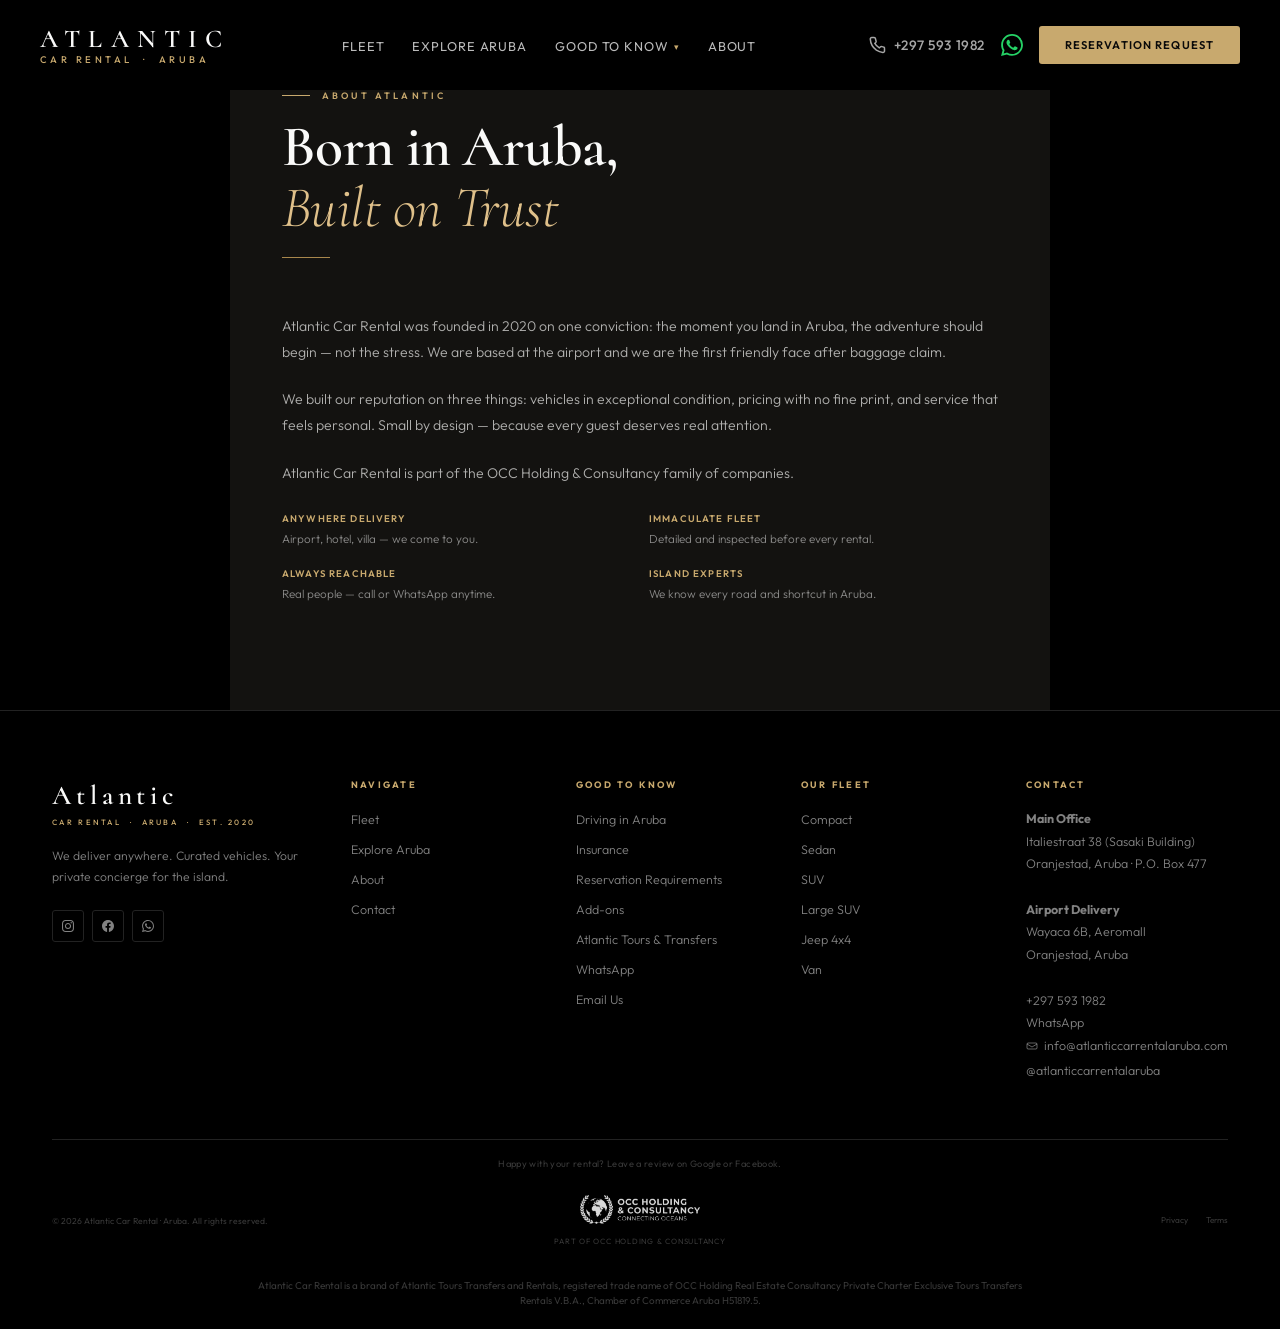
==== about.html @ ce79c3a6 "Fix nav-clearance override being clobbered by stray !important rule A leftover "Reduce excessive spa" ====
<!DOCTYPE html>
<html lang="en">
<head>
<meta charset="UTF-8"/>
<meta name="viewport" content="width=device-width,initial-scale=1.0"/>
<title>Our Story | Atlantic Car Rental Aruba</title>
<meta name="description" content="The story behind Atlantic Car Rental Aruba — part of the OCC Holding & Consultancy family."/>
<link rel="icon" href="/favicon.ico" sizes="any">
<link rel="icon" type="image/png" sizes="32x32" href="/favicon-32.png">
<link rel="icon" type="image/png" sizes="16x16" href="/favicon-16.png">
<link rel="apple-touch-icon" href="/favicon-180.png">
<meta property="og:type" content="website">
<meta property="og:site_name" content="Atlantic Car Rental Aruba">
<meta property="og:title" content="Our Story | Atlantic Car Rental Aruba">
<meta property="og:description" content="The story behind Atlantic Car Rental Aruba — part of the OCC Holding & Consultancy family.">
<meta property="og:image" content="https://atlanticcarrentalaruba.com/og-image.png">
<meta property="og:image:width" content="1200">
<meta property="og:image:height" content="630">
<meta property="og:url" content="https://atlanticcarrentalaruba.com/about.html">
<link rel="canonical" href="https://atlanticcarrentalaruba.com/about.html"/>
<meta name="twitter:card" content="summary_large_image">
<meta name="twitter:title" content="Our Story | Atlantic Car Rental Aruba">
<link rel="preconnect" href="https://fonts.googleapis.com"/>
<link href="https://fonts.googleapis.com/css2?family=Cormorant:ital,wght@0,300;0,400;0,500;0,600;0,700;1,300;1,400;1,600&family=Outfit:wght@300;400;500;600;700&display=swap" rel="stylesheet"/>
<link rel="stylesheet" href="css/styles.css?v=3"/>
</head>
<body>

<!-- NAV -->
<nav id="nav">
  <a href="index.html" class="nav-wm">
    <span class="nav-wm-a">Atlantic</span>
    <span class="nav-wm-b">Car Rental &nbsp;&middot;&nbsp; Aruba</span>
  </a>
  <ul class="nlinks" id="nlinks">
    <li><a href="index.html#fleet" onclick="closeMNav()">Fleet</a></li>
    <li><a href="index.html#aruba" onclick="closeMNav()">Explore Aruba</a></li>
    <li class="nav-drop">
      <button type="button" class="nav-drop-btn" onclick="toggleGtkDrop(event)" aria-expanded="false" aria-haspopup="true">
        <span>Good to Know</span><span class="nav-drop-caret" aria-hidden="true">&#9662;</span>
      </button>
      <ul class="nav-drop-menu">
        <li><a href="driving-in-aruba.html" onclick="closeMNav()">Driving in Aruba</a></li>
        <li><a href="insurance.html" onclick="closeMNav()">Insurance</a></li>
        <li><a href="reservation-requirements.html" onclick="closeMNav()">Reservation Requirements</a></li>
        <li><a href="add-ons.html" onclick="closeMNav()">Add-ons</a></li>
      </ul>
    </li>
    <li><a href="about.html" onclick="closeMNav()">About</a></li>
  </ul>
  <div class="nav-right">
    <a href="tel:+2975931982" class="nav-phone" style="display:flex;align-items:center;gap:8px;color:rgba(255,255,255,.65);font-size:.85rem;font-weight:500;letter-spacing:.04em;transition:color .2s;text-decoration:none">
      <svg aria-hidden="true" width="18" height="18" viewBox="0 0 24 24" fill="none" stroke="currentColor" stroke-width="2"><path d="M22 16.92v3a2 2 0 01-2.18 2 19.79 19.79 0 01-8.63-3.07A19.5 19.5 0 013.07 4.18 2 2 0 015.06 2h3a2 2 0 012 1.72c.127.96.361 1.903.7 2.81a2 2 0 01-.45 2.11L9.09 9.91a16 16 0 006 6l1.27-1.27a2 2 0 012.11-.45c.907.339 1.85.573 2.81.7A2 2 0 0122 16.92z"/></svg>
      +297 593 1982
    </a>
    <a href="https://wa.me/2975931982" target="_blank" class="nav-whatsapp" aria-label="WhatsApp" style="align-items:center;color:rgba(255,255,255,.65);transition:color .2s;text-decoration:none">
      <svg aria-hidden="true" width="22" height="22" viewBox="0 0 24 24" fill="#25D366"><path d="M17.472 14.382c-.297-.149-1.758-.867-2.03-.967-.273-.099-.471-.148-.67.15-.197.297-.767.966-.94 1.164-.173.199-.347.223-.644.075-.297-.15-1.255-.463-2.39-1.475-.883-.788-1.48-1.761-1.653-2.059-.173-.297-.018-.458.13-.606.134-.133.298-.347.446-.52.149-.174.198-.298.298-.497.099-.198.05-.371-.025-.52-.075-.149-.669-1.612-.916-2.207-.242-.579-.487-.5-.669-.51-.173-.008-.371-.01-.57-.01-.198 0-.52.074-.792.372-.272.297-1.04 1.016-1.04 2.479 0 1.462 1.065 2.875 1.213 3.074.149.198 2.096 3.2 5.077 4.487.709.306 1.262.489 1.694.625.712.227 1.36.195 1.871.118.571-.085 1.758-.719 2.006-1.413.248-.694.248-1.289.173-1.413-.074-.124-.272-.198-.57-.347m-5.421 7.403h-.004a9.87 9.87 0 01-5.031-1.378l-.361-.214-3.741.982.998-3.648-.235-.374a9.86 9.86 0 01-1.51-5.26c.001-5.45 4.436-9.884 9.888-9.884 2.64 0 5.122 1.03 6.988 2.898a9.825 9.825 0 012.893 6.994c-.003 5.45-4.437 9.884-9.885 9.884m8.413-18.297A11.815 11.815 0 0012.05 0C5.495 0 .16 5.335.157 11.892c0 2.096.547 4.142 1.588 5.945L.057 24l6.305-1.654a11.882 11.882 0 005.683 1.448h.005c6.554 0 11.89-5.335 11.893-11.893a11.821 11.821 0 00-3.48-8.413z"/></svg>
    </a>
    <button class="nav-cta" onclick="location.href='index.html#contact'"><span class="cta-full">Reservation Request</span><span class="cta-short">Reserve</span></button>
    <button class="nav-toggle" aria-label="Menu" aria-expanded="false" onclick="toggleMNav()">&#9776;</button>
  </div>
</nav>

<!-- ABOUT -->
<section id="about" class="sec sec-alt">
  <div>
    <div class="tag rv">About Atlantic</div>
    <h1 class="sh rv d1">Born in Aruba,<br/><em>Built on Trust</em></h1>
    <div class="rule rv d2"></div>
    <p class="abodytxt rv">Atlantic Car Rental was founded in 2020 on one conviction: the moment you land in Aruba, the adventure should begin &mdash; not the stress. We are based at the airport and we are the first friendly face after baggage claim.</p>
    <p class="abodytxt rv">We built our reputation on three things: vehicles in exceptional condition, pricing with no fine print, and service that feels personal. Small by design &mdash; because every guest deserves real attention.</p>
    <p class="abodytxt rv" style="margin-top:22px">Atlantic Car Rental is part of the OCC Holding &amp; Consultancy family of companies.</p>
    <div class="avals rv">
      <div><div class="avt">Anywhere Delivery</div><div class="avb">Airport, hotel, villa &mdash; we come to you.</div></div>
      <div><div class="avt">Immaculate Fleet</div><div class="avb">Detailed and inspected before every rental.</div></div>
      <div><div class="avt">Always Reachable</div><div class="avb">Real people &mdash; call or WhatsApp anytime.</div></div>
      <div><div class="avt">Island Experts</div><div class="avb">We know every road and shortcut in Aruba.</div></div>
    </div>
  </div>
</section>

<!-- FOOTER -->
<footer>
  <div class="ftop" style="position:relative;z-index:1">
    <div>
      <div class="ft-wm">Atlantic</div>
      <span class="ft-wm-sub">Car Rental &nbsp;&middot;&nbsp; Aruba &nbsp;&middot;&nbsp; Est. 2020</span>
      <p class="fttag">We deliver anywhere. Curated vehicles. Your private concierge for the island.</p>
      <div class="ftsoc">
        <a class="ftsb" href="https://www.instagram.com/atlanticcarrentalaruba" target="_blank" rel="noopener noreferrer" aria-label="Instagram"><svg aria-hidden="true" viewBox="0 0 24 24"><path d="M12 2.163c3.204 0 3.584.012 4.85.07 3.252.148 4.771 1.691 4.919 4.919.058 1.265.069 1.645.069 4.849 0 3.205-.012 3.584-.069 4.849-.149 3.225-1.664 4.771-4.919 4.919-1.266.058-1.644.07-4.85.07-3.204 0-3.584-.012-4.849-.07-3.26-.149-4.771-1.699-4.919-4.92-.058-1.265-.07-1.644-.07-4.849 0-3.204.013-3.583.07-4.849.149-3.227 1.664-4.771 4.919-4.919 1.266-.057 1.645-.069 4.849-.069zm0-2.163c-3.259 0-3.667.014-4.947.072-4.358.2-6.78 2.618-6.98 6.98-.059 1.281-.073 1.689-.073 4.948 0 3.259.014 3.668.072 4.948.2 4.358 2.618 6.78 6.98 6.98 1.281.058 1.689.072 4.948.072 3.259 0 3.668-.014 4.948-.072 4.354-.2 6.782-2.618 6.979-6.98.059-1.28.073-1.689.073-4.948 0-3.259-.014-3.667-.072-4.947-.196-4.354-2.617-6.78-6.979-6.98-1.281-.059-1.69-.073-4.949-.073zm0 5.838c-3.403 0-6.162 2.759-6.162 6.162s2.759 6.163 6.162 6.163 6.162-2.759 6.162-6.163c0-3.403-2.759-6.162-6.162-6.162zm0 10.162c-2.209 0-4-1.79-4-4 0-2.209 1.791-4 4-4s4 1.791 4 4c0 2.21-1.791 4-4 4zm6.406-11.845c-.796 0-1.441.645-1.441 1.44s.645 1.44 1.441 1.44c.795 0 1.439-.645 1.439-1.44s-.644-1.44-1.439-1.44z"/></svg></a>
        <a class="ftsb" href="https://www.facebook.com/share/18JVxDgM2i/" target="_blank" aria-label="Facebook"><svg aria-hidden="true" viewBox="0 0 24 24"><path d="M24 12.073c0-6.627-5.373-12-12-12s-12 5.373-12 12c0 5.99 4.388 10.954 10.125 11.854v-8.385H7.078v-3.47h3.047V9.43c0-3.007 1.792-4.669 4.533-4.669 1.312 0 2.686.235 2.686.235v2.953H15.83c-1.491 0-1.956.925-1.956 1.874v2.25h3.328l-.532 3.47h-2.796v8.385C19.612 23.027 24 18.062 24 12.073z"/></svg></a>
        <a class="ftsb" href="https://wa.me/2975931982" target="_blank" aria-label="WhatsApp"><svg aria-hidden="true" viewBox="0 0 24 24"><path d="M17.472 14.382c-.297-.149-1.758-.867-2.03-.967-.273-.099-.471-.148-.67.15-.197.297-.767.966-.94 1.164-.173.199-.347.223-.644.075-.297-.15-1.255-.463-2.39-1.475-.883-.788-1.48-1.761-1.653-2.059-.173-.297-.018-.458.13-.606.134-.133.298-.347.446-.52.149-.174.198-.298.298-.497.099-.198.05-.371-.025-.52-.075-.149-.669-1.612-.916-2.207-.242-.579-.487-.5-.669-.51-.173-.008-.371-.01-.57-.01-.198 0-.52.074-.792.372-.272.297-1.04 1.016-1.04 2.479 0 1.462 1.065 2.875 1.213 3.074.149.198 2.096 3.2 5.077 4.487.709.306 1.262.489 1.694.625.712.227 1.36.195 1.871.118.571-.085 1.758-.719 2.006-1.413.248-.694.248-1.289.173-1.413-.074-.124-.272-.198-.57-.347m-5.421 7.403h-.004a9.87 9.87 0 01-5.031-1.378l-.361-.214-3.741.982.998-3.648-.235-.374a9.86 9.86 0 01-1.51-5.26c.001-5.45 4.436-9.884 9.888-9.884 2.64 0 5.122 1.03 6.988 2.898a9.825 9.825 0 012.893 6.994c-.003 5.45-4.437 9.884-9.885 9.884m8.413-18.297A11.815 11.815 0 0012.05 0C5.495 0 .16 5.335.157 11.892c0 2.096.547 4.142 1.588 5.945L.057 24l6.305-1.654a11.882 11.882 0 005.683 1.448h.005c6.554 0 11.89-5.335 11.893-11.893a11.821 11.821 0 00-3.48-8.413z"/></svg></a>
      </div>
    </div>
    <div>
      <div class="ftch">Navigate</div>
      <ul class="ftlinks">
        <li><a href="index.html#fleet">Fleet</a></li>
        <li><a href="index.html#aruba">Explore Aruba</a></li>
        <li><a href="about.html">About</a></li>
        <li><a href="index.html#contact">Contact</a></li>
      </ul>
    </div>
    <div>
      <div class="ftch">Good to Know</div>
      <ul class="ftlinks">
        <li><a href="driving-in-aruba.html">Driving in Aruba</a></li>
        <li><a href="insurance.html">Insurance</a></li>
        <li><a href="reservation-requirements.html">Reservation Requirements</a></li>
        <li><a href="add-ons.html">Add-ons</a></li>
        <li><a href="https://atlantictoursaruba.com/?utm_source=carrental&amp;utm_medium=referral&amp;utm_campaign=footer">Atlantic Tours &amp; Transfers</a></li>
        <li><a href="https://wa.me/2975931982" target="_blank">WhatsApp</a></li>
        <li><a href="mailto:info@atlanticcarrentalaruba.com">Email Us</a></li>
      </ul>
    </div>
    <div>
      <div class="ftch">Our Fleet</div>
      <ul class="ftlinks">
        <li><a href="index.html#fleet">Compact</a></li>
        <li><a href="index.html#fleet">Sedan</a></li>
        <li><a href="index.html#fleet">SUV</a></li>
        <li><a href="index.html#fleet">Large SUV</a></li>
        <li><a href="index.html#fleet">Jeep 4x4</a></li>
        <li><a href="index.html#fleet">Van</a></li>
      </ul>
    </div>
    <div>
      <div class="ftch">Contact</div>
      <div class="ftci">
        <strong>Main Office</strong><br/>
        Italiestraat 38 (Sasaki Building)<br/>
        Oranjestad, Aruba &middot; P.O. Box 477<br/><br/>
        <strong>Airport Delivery</strong><br/>
        Wayaca 6B, Aeromall<br/>
        Oranjestad, Aruba<br/><br/>
        <a href="tel:+2975931982">+297 593 1982</a><br/>
        <a href="https://wa.me/2975931982" target="_blank">WhatsApp</a><br/>
        <a href="mailto:info@atlanticcarrentalaruba.com" style="display:inline-flex;align-items:center;gap:6px">
          <svg aria-hidden="true" width="12" height="12" viewBox="0 0 24 24" fill="none" stroke="currentColor" stroke-width="1.5" style="flex-shrink:0"><path d="M4 6h16c1.1 0 2 .9 2 2v8c0 1.1-.9 2-2 2H4c-1.1 0-2-.9-2-2V8c0-1.1.9-2 2-2z"/><path d="m22 8-10 6L2 8"/></svg>
          info@atlanticcarrentalaruba.com
        </a><br/>
        <a href="https://www.instagram.com/atlanticcarrentalaruba" target="_blank" rel="noopener noreferrer">@atlanticcarrentalaruba</a>
      </div>
    </div>
  </div>
  <div class="ftrev" style="position:relative;z-index:1;text-align:center;font-size:.58rem;color:var(--ink-5);padding:18px 0 4px;letter-spacing:.04em">Happy with your rental? Leave a review on Google or Facebook.</div>
  <div class="fbot" style="position:relative;z-index:1">
    <div class="fcp">&copy; 2026 Atlantic Car Rental &middot; Aruba. All rights reserved.</div>
    <div class="focc">
      <img src="assets/occ-logo.png" alt="OCC Holding &amp; Consultancy" class="occ-footer-logo"/>
      <span class="focctxt">Part of OCC Holding &amp; Consultancy</span>
    </div>
    <div class="fleg">
      <a href="privacy.html">Privacy</a>
      <a href="terms.html">Terms</a>
    </div>
  </div>
  <div style="position:relative;z-index:1;text-align:center;font-size:.62rem;color:var(--ink-5);padding:10px 20px 20px;max-width:820px;margin:0 auto;line-height:1.6">Atlantic Car Rental is a brand of Atlantic Tours Transfers and Rentals, registered trade name of OCC Holding Real Estate Consultancy Private Charter Exclusive Tours Transfers Rentals V.B.A., Chamber of Commerce Aruba H51819.5.</div>
</footer>

<script>
/* Mobile nav dropdown */
function toggleMNav(){
  const nl = document.getElementById('nlinks');
  const isOpen = nl.classList.toggle('open');
  document.querySelector('.nav-toggle').setAttribute('aria-expanded', String(isOpen));
}
function closeMNav(){
  document.getElementById('nlinks').classList.remove('open');
  document.querySelector('.nav-toggle').setAttribute('aria-expanded', 'false');
}

/* Good to Know nav dropdown -- click-toggle on desktop; always expanded
   (flat, non-interactive) inside the mobile hamburger via CSS. */
function toggleGtkDrop(e){
  e.preventDefault();
  const drop = e.currentTarget.closest('.nav-drop');
  const isOpen = drop.classList.toggle('open');
  e.currentTarget.setAttribute('aria-expanded', String(isOpen));
}
document.addEventListener('click', function(e){
  const openDrop = document.querySelector('.nav-drop.open');
  if (openDrop && !openDrop.contains(e.target)) {
    openDrop.classList.remove('open');
    openDrop.querySelector('.nav-drop-btn').setAttribute('aria-expanded', 'false');
  }
});

/* Scroll reveal */
document.querySelectorAll('.rv').forEach(el => {
  new IntersectionObserver(([e]) => { if (e.isIntersecting) el.classList.add('on'); }, {threshold: 0.07}).observe(el);
});
</script>
</body>
</html>
---- css/styles.css ----
/* ═══════════════════════════════
   TOKENS — DARK PRESTIGE PALETTE
═══════════════════════════════ */
:root{
  --ink:   #0A0A0A;
  --ink-2: #1A1A1A;
  --ink-3: #161616;
  --ink-4: #222222;
  --ink-5: #383838;
  /* Section-level alternation, warmed a hair off pure neutral so near-black
     doesn't read cool/blue next to the warm gold accent (a real perceptual
     effect with true-neutral darks, not a color-value bug). */
  --bg-base: #000000;
  --bg-alt:  #131210;
  --gold:  #C8A96E;
  --gold-l:#DFC08A;
  --gold-d:#A8874C;
  --white: #FAFAF9;
  --off:   #E8E4DA;
  --body:  rgba(250,250,249,.68);
  --muted: rgba(250,250,249,.52);
  --dim:   rgba(250,250,249,.22);
  --ease:  cubic-bezier(.16,1,.3,1);
  --ease2: cubic-bezier(.4,0,.2,1);
  --r: 3px;
}
*,*::before,*::after{box-sizing:border-box;margin:0;padding:0}
html{scroll-behavior:smooth}
html{overflow-x:hidden;max-width:100vw;width:100%}
body{font-family:'Outfit',sans-serif;background:var(--bg-base);color:var(--white);overflow-x:hidden;-webkit-font-smoothing:antialiased;max-width:100vw;width:100%;position:relative}
*{max-width:100vw;box-sizing:border-box}
img{display:block;max-width:100%}
a{color:inherit;text-decoration:none}
::-webkit-scrollbar{width:2px}
::-webkit-scrollbar-track{background:var(--ink)}
::-webkit-scrollbar-thumb{background:var(--gold-d)}

/* ═══════════════════════════════
   NAV
═══════════════════════════════ */
#nav{
  position:fixed;top:0;left:0;right:0;z-index:400;
  display:flex;align-items:center;justify-content:space-between;
  padding:26px 40px;
  background:var(--bg-base);
}
.nav-wm{display:flex;flex-direction:column;gap:4px;cursor:pointer;line-height:1}
.nav-wm-a{
  font-family:'Cormorant',serif;font-size:1.6rem;font-weight:600;
  letter-spacing:.32em;text-transform:uppercase;color:var(--white);line-height:1;
}
.nav-wm-b{
  font-size:.6rem;font-weight:500;letter-spacing:.36em;
  text-transform:uppercase;color:var(--gold);
}
.nlinks{display:flex;gap:28px;list-style:none;align-items:center}
.nlinks a{
  font-size:.8rem;font-weight:400;letter-spacing:.07em;text-transform:uppercase;
  color:rgba(250,250,249,.75);transition:color .25s;position:relative;padding-bottom:3px;white-space:nowrap;
}
.nlinks a::after{
  content:'';position:absolute;bottom:0;left:0;width:0;height:1px;
  background:var(--gold);transition:width .3s var(--ease);
}
.nlinks a:hover{color:var(--white)}
.nlinks a:hover::after{width:100%}
.nlinks-utility{display:none}
.nav-toggle{display:none}

/* Good to Know nav dropdown -- click-toggle only (no hover), matching the
   dark/gold panel styling used elsewhere on the site. Mobile override
   below turns it into a flat, always-expanded list inside the hamburger. */
.nav-drop{position:relative}
.nav-drop-btn{
  background:none;border:none;cursor:pointer;padding:0;
  font-family:'Outfit',sans-serif;font-size:.8rem;font-weight:400;letter-spacing:.07em;text-transform:uppercase;
  color:rgba(250,250,249,.75);transition:color .25s;
  display:inline-flex;align-items:center;gap:5px;white-space:nowrap;
}
.nav-drop-btn:hover{color:var(--white)}
.nav-drop-caret{font-size:.55rem;color:var(--gold);transition:transform .25s var(--ease);display:inline-block}
.nav-drop-menu{
  position:absolute;top:100%;left:50%;
  min-width:230px;margin-top:16px;padding:8px 0;
  background:var(--ink-2);border:1px solid var(--ink-4);border-radius:var(--r);
  box-shadow:0 16px 40px rgba(0,0,0,.45);
  list-style:none;
  opacity:0;visibility:hidden;pointer-events:none;
  transform:translateX(-50%) translateY(-6px);
  transition:opacity .2s var(--ease),transform .2s var(--ease),visibility .2s;
  z-index:500;
}
.nav-drop-menu a{
  display:block;padding:11px 22px;
  font-family:'Outfit',sans-serif;font-size:.8rem;font-weight:400;letter-spacing:.03em;text-transform:none;
  color:rgba(250,250,249,.75);white-space:nowrap;transition:color .2s,background .2s;
}
.nav-drop-menu a:hover{color:var(--gold);background:var(--ink-3)}
.nav-drop.open .nav-drop-menu{
  opacity:1;visibility:visible;pointer-events:auto;transform:translateX(-50%) translateY(0);
}
.nav-drop.open .nav-drop-caret{transform:rotate(180deg)}

.nav-right{display:flex;align-items:center;gap:16px}
.cta-short{display:none}
.nav-whatsapp{display:flex}
/* Hides the header WhatsApp icon through phone-landscape/tablet widths too,
   not just the <=768px hamburger breakpoint below -- there isn't room for
   wordmark + links + phone + WhatsApp + CTA + language buttons until well
   past 768px, and the floating WhatsApp/chat bubble covers the function. */
@media(max-width:1024px){
  .nav-whatsapp{display:none}
}
.nav-phone{
  font-size:.85rem;font-weight:500;letter-spacing:.06em;
  color:var(--muted);white-space:nowrap;
  display:none;transition:color .2s;
}
.nav-phone:hover{color:var(--gold)}
.nav-cta{
  font-size:.7rem;font-weight:600;letter-spacing:.1em;text-transform:uppercase;
  color:var(--ink);background:var(--gold);
  padding:12px 26px;border-radius:var(--r);border:none;
  cursor:pointer;font-family:'Outfit',sans-serif;
  transition:background .25s var(--ease);
}
.nav-cta:hover{background:var(--gold-l)}

.nav-lang{display:flex;align-items:center}
.lbtn{
  font-size:.65rem;font-weight:600;letter-spacing:.08em;text-transform:uppercase;
  color:var(--muted);background:none;border:none;
  border-right:1px solid var(--ink-4);padding:0 10px;
  cursor:pointer;font-family:'Outfit',sans-serif;transition:color .2s;
}
.lbtn:last-child{border-right:none}
.lbtn.on,.lbtn:hover{color:var(--gold)}

/* ═══════════════════════════════
   HERO — FULL CINEMATIC
═══════════════════════════════ */
#hero{
  position:relative;height:100vh;min-height:720px;
  display:flex;align-items:center;
  overflow:hidden;
}

/* Aruba beach background */
.h-bg{
  position:absolute;inset:0;z-index:0;
  background:#09090B;
  transform:scale(1.06);
  animation:hzoom 20s var(--ease2) forwards;
}
@keyframes hzoom{to{transform:scale(1)}}

/* YouTube video overlay — plays when online */
.h-vid{
  position:absolute;inset:0;z-index:1;overflow:hidden;pointer-events:none;
}
.h-vid iframe{
  position:absolute;top:50%;left:50%;
  width:177.78vh;height:56.25vw;
  min-width:100%;min-height:100%;
  transform:translate(-50%,-50%) scale(1.08);
  border:none;opacity:0;transition:opacity 2s ease;
}
.h-vid iframe.loaded{opacity:1}

/* Layered cinematic overlay */
.h-ov{
  position:absolute;inset:0;z-index:2;
  background:
    linear-gradient(100deg, rgba(8,8,8,.55) 0%, rgba(8,8,8,.4) 38%, rgba(8,8,8,.1) 75%, rgba(8,8,8,.0) 100%),
    linear-gradient(to top, rgba(8,8,8,.5) 0%, transparent 45%),
    linear-gradient(to bottom, rgba(8,8,8,.3) 0%, transparent 25%);
}

/* subtle noise texture */
.h-noise{
  position:absolute;inset:0;z-index:3;opacity:.025;
  background-image:url("data:image/svg+xml,%3Csvg viewBox='0 0 256 256' xmlns='http://www.w3.org/2000/svg'%3E%3Cfilter id='n'%3E%3CfeTurbulence type='fractalNoise' baseFrequency='.85' numOctaves='4' stitchTiles='stitch'/%3E%3C/filter%3E%3Crect width='100%25' height='100%25' filter='url(%23n)'/%3E%3C/svg%3E");
}

/* Gold accent left */
.h-accent{
  position:absolute;left:52px;top:20%;bottom:20%;width:2px;z-index:4;
  background:linear-gradient(to bottom,transparent,var(--gold),transparent);
  opacity:.45;
}

/* Hero content */
.h-inner{
  position:relative;z-index:10;
  width:100%;max-width:1280px;margin-inline:auto;
  padding:clamp(100px,14vh,160px) clamp(24px,6vw,88px) 0;
}
.h-inner > *{
  opacity:0;transform:translateY(28px);
  animation:fin .95s var(--ease) forwards;
}
.h-inner > *:nth-child(1){animation-delay:.1s}
.h-inner > *:nth-child(2){animation-delay:.28s}
.h-inner > *:nth-child(3){animation-delay:.46s}
.h-inner > *:nth-child(4){animation-delay:.62s}
.h-inner > *:nth-child(5){animation-delay:.78s}
@keyframes fin{to{opacity:1;transform:translateY(0)}}

.h-title{
  font-family:'Cormorant',serif;
  font-size:clamp(3.6rem,7vw,6.8rem);
  font-weight:600;line-height:.96;
  letter-spacing:-.02em;margin-bottom:24px;
  text-shadow:0 4px 48px rgba(0,0,0,.6);
}
.h-title em{font-style:italic;font-weight:300;color:var(--gold-l)}

.h-sub{
  font-size:1.05rem;font-weight:300;line-height:1.72;
  color:rgba(250,250,249,.72);max-width:520px;
  margin-bottom:44px;
}

.h-btns{display:flex;gap:14px;flex-wrap:wrap;margin-bottom:20px}
.btn-gold{
  font-size:.78rem;font-weight:600;letter-spacing:.1em;text-transform:uppercase;
  color:var(--ink);background:var(--gold);
  padding:16px 40px;border-radius:var(--r);border:none;cursor:pointer;
  font-family:'Outfit',sans-serif;
  transition:background .3s var(--ease);
  display:inline-block;text-align:center;text-decoration:none;
}
.btn-gold:hover{background:var(--gold-l)}
.btn-outline{
  font-size:.78rem;font-weight:500;letter-spacing:.1em;text-transform:uppercase;
  color:var(--white);border:1px solid rgba(250,250,249,.22);
  padding:16px 40px;border-radius:var(--r);
  transition:border-color .3s var(--ease),color .3s var(--ease);
  display:inline-block;text-align:center;text-decoration:none;cursor:pointer;
}
.btn-outline:hover{border-color:var(--gold);color:var(--gold)}

.h-micro{
  font-size:.6rem;color:var(--muted);letter-spacing:.08em;
  margin-bottom:52px;
}

/* trust row */
.h-trust{display:flex;gap:28px;flex-wrap:wrap}
.trust{display:flex;align-items:center;gap:9px;font-size:.7rem;font-weight:400;color:var(--muted)}
.trust-dot{
  width:26px;height:26px;border-radius:50%;
  border:1px solid rgba(200,169,110,.28);
  background:rgba(200,169,110,.07);
  display:flex;align-items:center;justify-content:center;flex-shrink:0;
}
.trust-dot svg{width:12px;height:12px;stroke:var(--gold);fill:none;stroke-width:1.8}
.trust-text{display:flex;flex-direction:column;gap:2px}
.trust-sub{font-size:.6rem;color:var(--ink-5);font-weight:300}

/* scroll cue */
.scroll-cue{
  position:absolute;bottom:92px;right:52px;z-index:10;
  display:flex;flex-direction:column;align-items:center;gap:7px;
  opacity:0;animation:fin .6s 1.5s var(--ease) forwards;
}
.scroll-line{
  width:1px;height:52px;
  background:linear-gradient(to bottom,transparent,var(--gold));
  animation:scrollpulse 2s infinite;
}
@keyframes scrollpulse{0%,100%{opacity:.2}60%{opacity:1}}
.scroll-txt{font-size:.48rem;letter-spacing:.32em;text-transform:uppercase;color:var(--muted)}

/* ═══════════════════════════════
   QUICK BOOKING BAR
═══════════════════════════════ */
#quickbook{
  background:var(--bg-base);
  border-bottom:1px solid var(--ink-4);
  padding:0 52px;
}
.qb-inner{
  display:flex;align-items:center;gap:0;
  height:72px;
  border:1px solid var(--ink-4);border-radius:var(--r);
  overflow:hidden;margin:-1px;background:var(--ink-3);
}
.qb-field{
  flex:1;padding:0 20px;border-right:1px solid var(--ink-4);
  display:flex;flex-direction:column;justify-content:center;
  transition:background .2s;
}
.qb-field:hover{background:var(--ink-4)}
.qb-label{font-size:.52rem;font-weight:600;letter-spacing:.2em;text-transform:uppercase;color:var(--gold-d);margin-bottom:4px}
.qb-input{
  font-family:'Outfit',sans-serif;font-size:.82rem;font-weight:300;
  background:none;border:none;color:var(--white);outline:none;width:100%;
}
.qb-input::placeholder{color:var(--muted)}
.qb-input option{background:var(--ink-2)}
.qb-btn{
  height:72px;padding:0 32px;
  background:var(--gold);color:var(--ink);border:none;
  font-family:'Outfit',sans-serif;font-size:.72rem;font-weight:700;
  letter-spacing:.12em;text-transform:uppercase;
  cursor:pointer;white-space:nowrap;
  transition:background .2s;
}
.qb-btn:hover{background:var(--gold-l)}

/* ═══════════════════════════════
   SHARED
═══════════════════════════════ */
.sec{padding:120px 52px;background:var(--bg-base)}
/* extra clearance for the first section directly under the fixed nav (subpage eyebrow/title intros) */
nav + section.sec{padding-top:170px}
.sec-alt{background:var(--bg-alt)}
.tag{
  display:inline-flex;align-items:center;gap:12px;
  font-size:.58rem;font-weight:600;letter-spacing:.34em;text-transform:uppercase;
  color:var(--gold);margin-bottom:16px;
}
.tag::before{content:'';width:28px;height:1px;background:var(--gold)}
.sh{
  font-family:'Cormorant',serif;
  font-size:clamp(2.4rem,4.5vw,4rem);
  font-weight:600;line-height:1.06;margin-bottom:18px;letter-spacing:-.01em;
}
.sh em{font-style:italic;font-weight:300;color:var(--gold-l)}
.rule{width:48px;height:1px;background:var(--gold-d);margin-bottom:56px}

.rv{opacity:0;transform:translateY(22px);transition:opacity .75s var(--ease),transform .75s var(--ease)}
.rv.on{opacity:1;transform:translateY(0)}
.d1{transition-delay:.08s}.d2{transition-delay:.16s}.d3{transition-delay:.24s}.d4{transition-delay:.32s}.d5{transition-delay:.40s}

/* ═══════════════════════════════
   FLEET — LUXURY CARDS
═══════════════════════════════ */

.fl-head{display:grid;grid-template-columns:1fr 1fr;gap:60px;align-items:flex-end;margin-bottom:56px}

.stog-row{
  display:flex;gap:12px;margin-bottom:52px;flex-wrap:wrap;
}
.stog{
  display:inline-flex;flex-direction:column;align-items:flex-start;gap:2px;
  padding:11px 22px;border-radius:var(--r);
  background:transparent;color:#C9A961;border:1px solid #C9A961;
  font-family:'Outfit',sans-serif;cursor:pointer;text-align:left;
  transition:background 200ms ease,color 200ms ease,border-color 200ms ease;
}
.stog.on{background:#C9A961;color:#0A0A0A;border-color:#C9A961}
.stog-label{font-size:.68rem;font-weight:500;letter-spacing:.08em}
.usd-note{font-size:.85rem;color:#888;text-align:center;max-width:600px;margin:16px auto 24px;line-height:1.6}

/* luxury car cards — large cinematic */
.fgrid{display:grid;grid-template-columns:repeat(3,1fr);gap:16px}

.ccard{
  position:relative;overflow:hidden;cursor:pointer;
  background:var(--ink-3);border-radius:8px;
  border:1px solid var(--ink-4);
  transition:transform .4s var(--ease),border-color .3s,box-shadow .4s;
}
.ccard:hover{
  transform:translateY(-8px);
  border-color:rgba(200,169,110,.3);
  box-shadow:0 28px 64px rgba(0,0,0,.5),0 0 0 1px rgba(200,169,110,.15);
}
.ccard:hover .car-img{transform:scale(1.06)}
.ccard:hover .ccard-cta-bar{opacity:1;transform:translateY(0)}

.car-img-wrap{
  height:220px;overflow:hidden;position:relative;
  background:linear-gradient(145deg,#1A1A1A,#0A0A0A);
  display:flex;align-items:center;justify-content:center;
}
.car-img-wrap::after{
  content:'';position:absolute;bottom:0;left:0;right:0;height:50%;
  background:linear-gradient(to top,var(--ink-3),transparent);z-index:1;
}
.car-img{
  width:100%;height:100%;object-fit:contain;object-position:center;
  padding:18px 24px;transition:transform .65s var(--ease);
  filter:drop-shadow(0 16px 14px rgba(0,0,0,.5)) drop-shadow(0 4px 6px rgba(0,0,0,.35));
}

/* category badge */
/* hover CTA */
.ccard-cta-bar{
  position:absolute;bottom:0;left:0;right:0;z-index:5;
  background:linear-gradient(to top,rgba(8,8,8,.95),transparent);
  padding:20px 24px 18px;
  opacity:0;transform:translateY(10px);
  transition:all .3s var(--ease);
}
.ccard-cta-txt{
  font-size:.6rem;font-weight:600;letter-spacing:.18em;
  text-transform:uppercase;color:var(--gold);
  display:flex;align-items:center;gap:8px;
}
.ccard-cta-txt::after{content:'→';font-size:1rem}

.ccard-body{padding:22px 24px;border-top:1px solid var(--ink-4)}

/* category label */
.ccard-category{
  font-size:.54rem;font-weight:600;letter-spacing:.22em;
  text-transform:uppercase;color:var(--gold-d);margin-bottom:4px;
}
/* emotional label */
.ccard-ideal{
  font-size:.6rem;font-weight:300;color:var(--muted);
  margin-bottom:12px;font-style:italic;
}
.ccard-specs{display:flex;gap:14px;margin-bottom:16px;flex-wrap:wrap}
.cspec{font-size:.65rem;color:var(--muted);font-weight:400}

.ccard-price{
  font-size:.78rem;color:var(--muted);
  margin:2px 0 8px;line-height:1;
  display:flex;align-items:baseline;gap:6px;flex-wrap:wrap;
}
.ccard-price strong{
  font-size:2.1rem;color:var(--gold);
  font-family:'Cormorant',serif;font-weight:500;
  line-height:1;
}
.ccard-pricing{margin:2px 0 10px}
.cpr-hero{
  font-size:.78rem;color:var(--muted);
  display:flex;align-items:baseline;gap:6px;flex-wrap:wrap;line-height:1;
}
.cpr-hero strong{
  font-size:2.1rem;color:var(--gold);
  font-family:'Cormorant',serif;font-weight:500;line-height:1;
}
.cpr-dur{font-size:.6rem;font-weight:600;letter-spacing:.1em;text-transform:uppercase;color:var(--muted)}
.cpr-sub{display:flex;gap:14px;margin-top:5px;flex-wrap:wrap}
.cpr-sub-item{display:inline-flex;align-items:baseline;gap:5px;font-size:.68rem;color:var(--muted);font-weight:400}
.cpr-sub-item strong{color:var(--gold-l);font-weight:600}
.cpr-note{font-size:.62rem;color:var(--ink-5);font-weight:300;margin-top:5px}
.ccard-benefits{
  font-size:.58rem;font-weight:400;letter-spacing:.04em;
  color:var(--muted);line-height:1.6;margin-bottom:14px;
}
/* ═══════════════════════════════
   CONCIERGE STRIP
═══════════════════════════════ */
#concierge{
  background:var(--bg-base);
  padding:0 52px;
}
.cc-inner{
  display:flex;align-items:center;justify-content:space-between;
  padding:32px 0;gap:20px;flex-wrap:wrap;
}
.cc-txt{
  font-family:'Cormorant',serif;
  font-size:1.6rem;font-weight:500;font-style:italic;
  color:var(--white);
}
.cc-sub{
  font-size:.72rem;font-weight:400;color:var(--muted);margin-top:3px;
}
.cc-cta{
  display:inline-flex;align-items:center;gap:10px;
  font-size:.72rem;font-weight:700;letter-spacing:.1em;text-transform:uppercase;
  color:var(--gold);border:2px solid var(--gold);
  padding:13px 28px;border-radius:var(--r);
  transition:all .25s;white-space:nowrap;
}
.cc-cta:hover{background:var(--gold);color:var(--ink)}

/* ═══════════════════════════════
   ATLANTIC GROUP BAND (sister-company cross-sell)
═══════════════════════════════ */
.gb-grid{
  display:grid;grid-template-columns:1fr auto 1fr;align-items:stretch;
  gap:28px;max-width:900px;margin:0 auto;text-align:left;
}
.gb-path{
  background:var(--ink-3);border:1px solid var(--ink-4);border-radius:var(--r);
  padding:34px 30px;transition:border-color .3s,transform .3s;
}
.gb-path:hover{border-color:rgba(200,169,110,.35);transform:translateY(-4px)}
.gb-path-icon{color:var(--gold);margin-bottom:16px}
.gb-path-icon svg{width:30px;height:30px}
.gb-path-name{font-family:'Cormorant',serif;font-size:1.35rem;font-weight:600;color:var(--white);margin-bottom:8px}
.gb-path-sub{font-size:.8rem;font-weight:300;color:var(--body);line-height:1.7;margin-bottom:22px}
.gb-path-link{
  display:inline-flex;align-items:center;gap:8px;
  font-size:.66rem;font-weight:700;letter-spacing:.1em;text-transform:uppercase;
  color:var(--white);border-bottom:1px solid var(--ink-5);padding-bottom:2px;
  text-decoration:none;transition:color .2s,border-color .2s;
}
.gb-path-link:hover{color:var(--gold);border-color:var(--gold)}
.gb-path-link-gold{color:var(--gold-l);border-color:var(--gold-d)}
.gb-path-link-gold:hover{color:var(--gold);border-color:var(--gold)}
.gb-divider{
  display:flex;align-items:center;justify-content:center;padding:0 4px;
  font-family:'Cormorant',serif;font-style:italic;font-size:1rem;color:var(--ink-5);
}

/* ═══════════════════════════════
   ARUBA EDITORIAL
═══════════════════════════════ */

.aruba-intro{
  display:grid;grid-template-columns:1fr 1fr;
  gap:80px;align-items:center;margin-bottom:72px;
}
.aruba-body{font-size:.88rem;font-weight:300;line-height:1.82;color:var(--body);margin-bottom:20px}
.aruba-body em{font-style:italic;color:var(--gold-l)}
.aruba-manifesto{
  font-size:.78rem;font-weight:300;line-height:1.88;color:var(--body);
}
.aruba-manifesto strong{
  color:var(--gold);font-weight:500;font-style:italic;font-family:'Cormorant',serif;font-size:1rem;
}

/* destination grid */
.dgrid{
  display:grid;
  grid-template-columns:1.5fr 1fr 1fr;
  grid-template-rows:300px 240px;
  gap:3px;border-radius:8px;overflow:hidden;
}
.dcard{position:relative;overflow:hidden;cursor:pointer;background:var(--ink-4)}
.dcard:nth-child(1){grid-row:1/3}
.dcard:hover .dimg{transform:scale(1.08)}
.dcard:hover .dov{background:rgba(8,8,8,.35)}
.dimg{width:100%;height:100%;object-fit:cover;transition:transform .7s var(--ease)}
.dov{
  position:absolute;inset:0;
  background:linear-gradient(to top,rgba(8,8,8,.92) 0%,rgba(8,8,8,.05) 55%);
  transition:background .4s;
  display:flex;flex-direction:column;justify-content:flex-end;padding:26px;
}
.dnum{
  font-family:'Cormorant',serif;font-size:3rem;font-weight:300;
  color:rgba(250,250,249,.06);line-height:1;margin-bottom:6px;
}
.dtit{font-size:.95rem;font-weight:600;color:var(--white);margin-bottom:5px;letter-spacing:.02em}
.dsub{font-size:.7rem;font-weight:300;color:rgba(250,250,249,.58);line-height:1.55}
.dtag{
  display:inline-block;margin-top:10px;
  font-size:.48rem;font-weight:700;letter-spacing:.2em;text-transform:uppercase;
  color:var(--ink);background:var(--gold);padding:4px 10px;border-radius:2px;
}
.dtour-link{
  display:block;margin-top:10px;
  font-size:.68rem;font-weight:500;color:var(--gold-l);
  text-decoration:none;border-bottom:1px solid rgba(200,169,110,.4);
  width:fit-content;transition:color .2s,border-color .2s;
}
.dtour-link:hover{color:var(--white);border-color:var(--white)}

/* ═══════════════════════════════
   ABOUT
═══════════════════════════════ */
#about{
  max-width:820px;margin:0 auto;
}
.abodytxt{font-size:.88rem;font-weight:300;line-height:1.82;color:var(--body);margin-bottom:22px}

/* ═══════════════════════════════
   LEGAL DOCS (Terms / Privacy)
═══════════════════════════════ */
.legal-doc{max-width:760px;margin:0 auto}
.legal-doc h2{font-family:'Cormorant',serif;font-size:1.3rem;font-weight:600;color:var(--white);margin:34px 0 12px;letter-spacing:.01em}
.legal-doc h2:first-of-type{margin-top:0}
.legal-doc p{font-size:.85rem;font-weight:300;line-height:1.8;color:var(--body);margin-bottom:12px}
.legal-doc ul{margin:10px 0 14px 20px}
.legal-doc li{font-size:.85rem;font-weight:300;line-height:1.75;color:var(--body);margin-bottom:6px}
.legal-doc a{color:var(--gold)}
.legal-meta{font-size:.78rem;color:var(--muted);font-weight:300}
.legal-table{width:100%;border-collapse:collapse;margin:6px 0 16px;font-size:.8rem;min-width:560px}
.legal-table th,.legal-table td{border:1px solid var(--ink-4);padding:10px 12px;text-align:left;color:var(--body);font-weight:300}
.legal-table th{color:var(--gold);font-weight:600;background:var(--ink-3);font-size:.7rem;text-transform:uppercase;letter-spacing:.06em}
.avals{display:grid;grid-template-columns:1fr 1fr;gap:18px;margin:26px 0}
.avt{font-size:.6rem;font-weight:600;letter-spacing:.12em;text-transform:uppercase;color:var(--gold);margin-bottom:5px}
.avb{font-size:.73rem;font-weight:300;color:var(--muted);line-height:1.7}

/* ═══════════════════════════════
   CONTACT
═══════════════════════════════ */
.cgrid{display:grid;grid-template-columns:1fr 1.6fr;gap:80px}
.co-arrival-note{
  font-size:.8rem;font-weight:300;font-style:italic;color:var(--muted);
  line-height:1.6;margin:-6px 0 22px;
}
.cil{font-size:.56rem;font-weight:600;letter-spacing:.2em;text-transform:uppercase;color:var(--gold-d);margin-bottom:7px}
.civ{font-size:.88rem;font-weight:300;color:var(--white);line-height:1.72}
.civ a{color:var(--white);transition:color .2s}.civ a:hover{color:var(--gold)}
.civ small{font-size:.7rem;color:var(--muted);font-style:italic;display:block;margin-top:3px}
.citm{margin-bottom:28px}
.socrow{display:flex;gap:8px;margin-top:28px;flex-wrap:wrap}
.socbtn{
  display:inline-flex;align-items:center;gap:7px;
  height:38px;padding:0 15px;
  border:1px solid var(--ink-5);border-radius:var(--r);
  font-size:.62rem;font-weight:500;letter-spacing:.1em;text-transform:uppercase;
  color:var(--body);transition:all .2s;
}
.socbtn:hover{border-color:var(--gold);color:var(--gold);background:rgba(200,169,110,.06)}
.socbtn svg{width:12px;height:12px;fill:currentColor;flex-shrink:0}

/* form */
.fg{margin-bottom:14px}
.fg label{display:block;font-size:.58rem;font-weight:600;letter-spacing:.18em;text-transform:uppercase;color:var(--muted);margin-bottom:8px}
.fg input,.fg select,.fg textarea{
  width:100%;background:var(--ink-4);
  border:1px solid var(--ink-5);
  color:var(--white);padding:14px 16px;
  font-family:'Outfit',sans-serif;font-size:.88rem;
  outline:none;transition:border-color .2s,background .2s;
  appearance:none;border-radius:var(--r);
}
.fg input:focus,.fg select:focus,.fg textarea:focus{border-color:var(--gold);background:var(--ink-5)}
.fg input::placeholder,.fg textarea::placeholder{color:var(--ink-5)}
.fg select option{background:var(--ink-3)}
.fg textarea{resize:vertical;min-height:90px}
.frow{display:grid;grid-template-columns:1fr 1fr;gap:14px}

/* reservation form — optional cross-sell checkboxes (light-touch, not a second form) */
.fg-addon label{margin-bottom:10px}
.addon-check-row{display:flex;flex-direction:column;gap:8px}
.addon-check{
  display:flex;align-items:center;gap:9px;
  font-size:.78rem;font-weight:300;color:var(--body);
  cursor:pointer;
}
.addon-check input{
  width:15px;height:15px;flex-shrink:0;margin:0;
  accent-color:var(--gold);cursor:pointer;
}
.f-consent{font-size:.68rem;color:var(--muted);font-weight:300;line-height:1.6;margin:14px 0 12px;text-align:center}
.f-consent a{color:var(--gold);text-decoration:none}
.f-consent a:hover{text-decoration:underline}

/* trust box */
.ftrust-box{
  display:flex;align-items:flex-start;gap:12px;
  padding:14px 16px;
  background:rgba(200,169,110,.06);
  border:1px solid rgba(200,169,110,.15);
  border-radius:var(--r);margin-bottom:14px;
}
.ftrust-box svg{width:15px;height:15px;flex-shrink:0;margin-top:1px;stroke:var(--gold);fill:none;stroke-width:2}
.ftrust-box div{font-size:.72rem;font-weight:300;color:var(--muted);line-height:1.6}
.ftrust-box strong{color:var(--gold);display:block;margin-bottom:2px;font-size:.74rem;font-weight:600}
.ftrust-box a{color:var(--gold);border-bottom:1px solid var(--gold-d)}

.fsub{
  width:100%;padding:16px;border-radius:var(--r);border:none;
  font-family:'Outfit',sans-serif;font-size:.78rem;font-weight:700;
  letter-spacing:.1em;text-transform:uppercase;
  color:var(--ink);background:var(--gold);cursor:pointer;
  transition:background .25s var(--ease);
}
.fsub:hover{background:var(--gold-l)}
.fsub.sent{background:var(--ink-4);color:var(--gold)}

/* ═══════════════════════════════
   FOOTER
═══════════════════════════════ */
footer{background:var(--bg-base);border-top:1px solid var(--ink-4);padding:0 52px}
.ftop{
  display:grid;grid-template-columns:1.4fr 1fr 1fr 1fr 1fr;
  gap:40px;padding:68px 0 56px;
  border-bottom:1px solid var(--ink-4);
}
.ft-wm{font-family:'Cormorant',serif;font-size:1.7rem;font-weight:600;letter-spacing:.18em;color:var(--white);margin-bottom:5px}
.ft-wm-sub{font-size:.48rem;font-weight:500;letter-spacing:.3em;color:var(--gold);text-transform:uppercase;margin-bottom:18px;display:block}
.fttag{font-size:.76rem;font-weight:300;line-height:1.78;color:var(--muted);margin-bottom:22px}
.ftsoc{display:flex;gap:8px}
.ftsb{
  width:32px;height:32px;border-radius:var(--r);border:1px solid var(--ink-4);
  display:flex;align-items:center;justify-content:center;
  color:var(--muted);transition:all .2s;
}
.ftsb:hover{border-color:var(--gold);color:var(--gold);background:rgba(200,169,110,.07)}
.ftsb svg{width:12px;height:12px;fill:currentColor}
.ftch{font-size:.58rem;font-weight:700;letter-spacing:.24em;text-transform:uppercase;color:var(--gold);margin-bottom:18px}
.ftlinks{list-style:none;display:flex;flex-direction:column;gap:10px}
.ftlinks a{font-size:.78rem;font-weight:300;color:var(--muted);transition:color .2s}
.ftlinks a:hover{color:var(--white)}
.ftci{font-size:.78rem;font-weight:300;color:var(--muted);line-height:1.82}
.ftci a{color:var(--muted);transition:color .2s}.ftci a:hover{color:var(--gold)}
.fbot{display:grid;grid-template-columns:1fr auto 1fr;align-items:center;padding:22px 0;gap:12px}
.fcp{font-size:.54rem;color:var(--ink-5)}
.focc{justify-self:center;text-align:center}
.occ-footer-logo{display:block;margin:0 auto 12px auto;max-width:120px;height:auto;opacity:.85}
.focctxt{display:block;font-size:.48rem;color:var(--ink-5);letter-spacing:.1em;text-transform:uppercase;text-align:center}
.fleg{display:flex;gap:18px;justify-self:end}
.fleg a{font-size:.52rem;color:var(--ink-5);transition:color .2s}
.fleg a:hover{color:var(--muted)}

/* ═══════════════════════════════
   FLOATING
═══════════════════════════════ */


/* ═══════════════════════════════
   RESPONSIVE
═══════════════════════════════ */
@media(max-width:1100px){
  .fgrid{grid-template-columns:repeat(2,1fr)}
  .dgrid{grid-template-columns:1fr 1fr;grid-template-rows:auto}
  .dcard:nth-child(1){grid-row:auto}
  .ftop{grid-template-columns:1fr 1fr}
}
@media(max-width:768px){
  .lbtn{font-size:.54rem;padding:0 4px}
  #nav{padding:12px 14px}
  .nav-right{gap:10px}
  .nav-wm-a{font-size:1.02rem;letter-spacing:.18em}
  .nav-wm-b{font-size:.46rem}
  .nav-toggle{display:inline-flex;align-items:center;justify-content:center;width:30px;height:30px;background:none;border:none;color:var(--white);font-size:1.3rem;line-height:1;cursor:pointer;padding:0}
  .nav-cta{padding:8px 10px;font-size:.58rem;letter-spacing:.05em;white-space:nowrap}
  .cta-full{display:none}
  .cta-short{display:inline}
  .nlinks{
    display:none;position:absolute;top:100%;left:0;right:0;z-index:400;
    flex-direction:column;align-items:stretch;gap:0;
    background:var(--ink);border-top:1px solid var(--ink-4);
    padding:8px 18px 16px;max-height:calc(100vh - 60px);overflow-y:auto;
  }
  .nlinks.open{display:flex}
  .nlinks li{width:100%}
  .nlinks a{display:block;width:100%;padding:14px 0;border-bottom:1px solid var(--ink-4);font-size:.85rem;white-space:normal}
  .nlinks li:last-child a{border-bottom:none}
  .nlinks-utility{display:list-item}
  .nav-drop{width:100%}
  .nav-drop-btn{width:100%;justify-content:space-between;padding:14px 0;border-bottom:1px solid var(--ink-4);font-size:.85rem;color:rgba(250,250,249,.75);cursor:default}
  .nav-drop-caret{display:none}
  .nav-drop-menu{
    position:static;transform:none;opacity:1;visibility:visible;pointer-events:auto;
    max-height:none;overflow:visible;margin-top:0;padding:0;border:none;background:transparent;box-shadow:none;
  }
  .nav-drop-menu a{display:block;padding:12px 0 12px 18px;color:var(--muted);font-size:.8rem;border-bottom:1px solid var(--ink-4);white-space:normal}
  .nav-drop-menu li:last-child a{border-bottom:none}
  .sec,#about{padding:80px 18px}
  .h-inner{padding:clamp(80px,12vh,120px) 20px 0}
  .h-accent{left:20px}
  .h-title{font-size:clamp(3rem,10vw,4.5rem)}
  .h-sub{font-size:.92rem}
  .h-btns{flex-direction:column;gap:12px}
  .btn-gold,.btn-outline{width:100%;text-align:center;justify-content:center;padding:17px}
  .qb-inner{flex-direction:column;height:auto;border-radius:var(--r)}
  .qb-field{border-right:none;border-bottom:1px solid var(--ink-4);padding:14px 16px}
  .qb-btn{width:100%;height:52px;text-align:center}
  #quickbook{padding:16px 18px}
  .cc-inner{flex-direction:column;gap:16px}
  .gb-grid{grid-template-columns:1fr}
  .gb-divider{padding:2px 0}
  .fl-head{grid-template-columns:1fr;gap:18px}
  .fgrid{grid-template-columns:1fr}
  .aruba-intro{grid-template-columns:1fr;gap:32px}
  .dgrid{grid-template-columns:1fr}
  .cgrid{grid-template-columns:1fr;gap:48px}
  .frow{grid-template-columns:1fr}
  .ftop{grid-template-columns:1fr;gap:32px}
  .fbot{grid-template-columns:1fr;justify-items:center;text-align:center}
  .fleg{flex-wrap:wrap;justify-content:center;justify-self:center}
  
  footer{padding:0 18px}
  .scroll-cue{display:none}
  .h-trust{gap:16px}
}

#chat-badge{position:absolute;top:-3px;right:-3px;background:#e74c3c;color:#fff;font-size:.5rem;font-weight:700;width:18px;height:18px;border-radius:50%;display:flex;align-items:center;justify-content:center;border:2px solid #09090B}
#chat-win{position:fixed;bottom:100px;right:30px;z-index:9998;width:340px;height:500px;background:#1A1A1A;border:1px solid rgba(200,169,110,.25);border-radius:16px;box-shadow:0 20px 60px rgba(0,0,0,.6);display:none;flex-direction:column;overflow:hidden}
#chat-win.open{display:flex}
.ch-head{background:linear-gradient(135deg,#A8874C,#C8A96E);padding:14px 16px;display:flex;align-items:center;gap:10px;flex-shrink:0}
.ch-head-txt{flex:1}
.ch-head-name{font-size:.82rem;font-weight:700;color:#09090B}
.ch-head-status{font-size:.6rem;color:rgba(8,8,8,.6);display:flex;align-items:center;gap:4px;margin-top:2px}
.ch-dot{width:6px;height:6px;border-radius:50%;background:#27ae60}
.ch-close{background:none;border:none;cursor:pointer;color:#09090B;opacity:.6;font-size:1.2rem;padding:0}
.ch-msgs{flex:1;overflow-y:auto;padding:14px;display:flex;flex-direction:column;gap:10px}
.ch-msg{max-width:82%;padding:9px 13px;border-radius:12px;font-size:.76rem;line-height:1.6}
.ch-msg.bot{align-self:flex-start;background:#2D3D52;color:rgba(255,255,255,.82);border-radius:4px 12px 12px 12px}
.ch-msg.user{align-self:flex-end;background:linear-gradient(135deg,#A8874C,#C8A96E);color:#09090B;font-weight:500;border-radius:12px 4px 12px 12px}
.ch-sugs{padding:8px 14px;border-top:1px solid #222;display:flex;gap:6px;flex-wrap:wrap;flex-shrink:0}
.ch-sug{font-size:.6rem;font-weight:500;padding:5px 11px;border-radius:20px;border:1px solid rgba(200,169,110,.3);background:transparent;color:#C8A96E;cursor:pointer;font-family:Outfit,sans-serif;transition:all .2s;white-space:nowrap}
.ch-sug:hover{background:rgba(200,169,110,.1)}
.ch-inp-row{padding:10px 14px;border-top:1px solid #222;display:flex;gap:8px;align-items:center;flex-shrink:0}
.ch-inp{flex:1;background:#2D3D52;border:1px solid rgba(255,255,255,.08);color:#fff;padding:9px 13px;border-radius:20px;font-family:Outfit,sans-serif;font-size:.76rem;outline:none}
.ch-inp:focus{border-color:rgba(200,169,110,.4)}
.ch-inp::placeholder{color:#555}
.ch-send{width:34px;height:34px;border-radius:50%;background:#C8A96E;border:none;cursor:pointer;display:flex;align-items:center;justify-content:center;flex-shrink:0}
.ch-send svg{width:15px;height:15px;fill:#09090B}
@media(max-width:768px){#chat-win{width:calc(100vw - 20px);max-width:calc(100vw - 20px);right:10px;left:10px;bottom:100px}}


/* Chrome laptop date fix */
.qb-field input[type="date"],
.fg input[type="date"] {
  color: #ffffff !important;
  -webkit-text-fill-color: #ffffff !important;
  color-scheme: dark;
  background: rgba(255,255,255,0.05) !important;
  border: 1px solid rgba(200,169,110,0.3) !important;
  border-radius: 4px;
  padding: 8px 12px;
}
input[type="date"]::-webkit-calendar-picker-indicator {
  filter: invert(1) !important;
  opacity: 0.8 !important;
  cursor: pointer !important;
}
input[type="date"]::-webkit-datetime-edit { color: #ffffff !important; -webkit-text-fill-color: #ffffff !important; }
input[type="date"]::-webkit-datetime-edit-fields-wrapper { color: #ffffff !important; -webkit-text-fill-color: #ffffff !important; }
input[type="date"]::-webkit-datetime-edit-text { color: rgba(255,255,255,0.5) !important; }
input[type="date"]::-webkit-datetime-edit-month-field,
input[type="date"]::-webkit-datetime-edit-day-field,
input[type="date"]::-webkit-datetime-edit-year-field {
  color: #ffffff !important;
  -webkit-text-fill-color: #ffffff !important;
}


/* Reduce excessive spacing */
.sec { padding: 80px 52px; }
#about { padding: 80px 52px; }
@media(max-width:768px) {
  .sec, #about { padding: 52px 18px; }
  .sh { font-size: clamp(1.8rem, 6vw, 2.8rem) !important; }
  nav + section.sec { padding-top: 130px; }
}


/* Date input - visible everywhere */
input[type="date"] {
  color: #ffffff !important;
  -webkit-text-fill-color: #ffffff !important;
  color-scheme: dark !important;
}
input[type="date"]::-webkit-calendar-picker-indicator {
  filter: invert(1) brightness(0.8) !important;
  cursor: pointer !important;
}
input[type="date"]::-webkit-datetime-edit { color: #ffffff !important; -webkit-text-fill-color: #ffffff !important; }
input[type="date"]::-webkit-datetime-edit-month-field,
input[type="date"]::-webkit-datetime-edit-day-field,
input[type="date"]::-webkit-datetime-edit-year-field {
  color: #ffffff !important;
  -webkit-text-fill-color: #ffffff !important;
  background: transparent !important;
}
input[type="date"]::-webkit-datetime-edit-text {
  color: rgba(200,169,110,0.6) !important;
}


.nav-phone { display: flex; }
@media(max-width:768px) { .nav-phone { display: none !important; } }


.nav-wm{display:flex;flex-direction:column;gap:3px;cursor:pointer;line-height:1;text-decoration:none}
/* ═══════════════════════════════
   HOW IT WORKS
═══════════════════════════════ */
.hiw-grid{max-width:980px;margin:0 auto;display:grid;grid-template-columns:repeat(3,1fr);gap:24px}
.hiw-card{
  background:var(--ink-2);border:1px solid var(--ink-4);border-radius:var(--r);
  padding:32px 26px;text-align:center;transition:border-color .3s var(--ease),transform .3s var(--ease);
}
.hiw-card:hover{border-color:var(--gold);transform:translateY(-4px)}
.hiw-num{font-family:'Cormorant',serif;font-size:2.2rem;font-weight:600;color:var(--gold);margin-bottom:10px;line-height:1}
.hiw-t{font-family:'Cormorant',serif;font-size:1.3rem;font-weight:600;color:var(--white);margin-bottom:8px}
.hiw-s{font-size:.82rem;font-weight:300;color:var(--muted);line-height:1.6}
@media(max-width:768px){
  .hiw-grid{grid-template-columns:1fr;gap:14px}
}

/* ═══════════════════════════════
   INSURANCE COMPARISON
═══════════════════════════════ */
.ins-grid{
  display:grid;grid-template-columns:repeat(4,1fr);gap:20px;
  max-width:1200px;margin:0 auto;
}
.ins-grid-1{grid-template-columns:1fr;max-width:420px}
.ins-grid-2{grid-template-columns:repeat(2,1fr);max-width:720px}
.ins-card{
  background:var(--ink-3);border:1px solid var(--ink-4);
  border-radius:var(--r);padding:32px 24px;
  transition:border-color .3s var(--ease),transform .3s var(--ease);
  display:flex;flex-direction:column;
}
.ins-card:hover{border-color:var(--gold);transform:translateY(-4px)}
.ins-name{font-family:'Cormorant',serif;font-size:1.6rem;font-weight:500;color:var(--white);margin-bottom:8px;letter-spacing:.02em}
.ins-price{font-size:1.5rem;font-weight:300;color:var(--gold);margin-bottom:4px;font-family:'Cormorant',serif}
.ins-price span{font-size:.7rem;color:var(--muted);font-family:'Outfit',sans-serif}
.ins-tagline{font-size:.65rem;letter-spacing:.2em;text-transform:uppercase;color:var(--muted);margin-bottom:24px;padding-bottom:20px;border-bottom:1px solid var(--ink-4)}
.ins-feats{list-style:none;padding:0;margin:0;display:flex;flex-direction:column;gap:14px;flex:1}
.ins-feats li{display:flex;gap:10px;font-size:.82rem;color:var(--body);line-height:1.4;font-weight:300}
.ins-feats li strong{color:var(--white);font-weight:600}
.ins-y{color:var(--gold);font-weight:600;flex-shrink:0}
.ins-n{color:var(--ink-4);font-weight:600;flex-shrink:0}

/* ═══════════════════════════════
   OCC BLACK CARD
═══════════════════════════════ */
.bcard-wrap{
  max-width:1200px;margin:0 auto;display:grid;
  grid-template-columns:1fr 1fr;gap:80px;align-items:center;
  padding:40px 0;
}
.bcard-left{padding-right:20px}
.bcard-list{list-style:none;padding:0;margin:32px 0 0 0;display:flex;flex-direction:column;gap:16px}
.bcard-list li{display:flex;gap:14px;color:var(--body);font-size:.88rem;line-height:1.6;font-weight:300}
.bcard-list li strong{color:var(--white);font-weight:600}
.bc-dot{width:6px;height:6px;border-radius:50%;background:var(--gold);margin-top:10px;flex-shrink:0}
.bcard-right{display:flex;align-items:center;justify-content:center}
.bcard-visual{perspective:1000px}
.bcard-card{
  width:340px;height:220px;border-radius:14px;
  background:linear-gradient(135deg,#0a0a0a 0%,#1a1a1a 50%,#0a0a0a 100%);
  border:1px solid rgba(200,169,110,.3);
  padding:28px;display:flex;flex-direction:column;justify-content:space-between;
  box-shadow:0 30px 80px rgba(0,0,0,.6),inset 0 1px 0 rgba(200,169,110,.1);
  transform:rotateY(-8deg) rotateX(4deg);
  transition:transform .6s var(--ease);
}
.bcard-card:hover{transform:rotateY(0deg) rotateX(0deg)}
.bcard-card-top{}
.bcard-card-brand{font-family:'Cormorant',serif;font-size:1.5rem;letter-spacing:.22em;color:var(--white);margin-bottom:6px}
.bcard-card-sub{font-size:.5rem;letter-spacing:.3em;color:var(--gold);text-transform:uppercase}
.bcard-card-mid{font-family:'Cormorant',serif;font-size:1.2rem;letter-spacing:.5em;color:var(--gold-l);text-transform:uppercase;margin-top:auto}
.bcard-card-bot{font-size:.55rem;letter-spacing:.3em;color:var(--muted);text-transform:uppercase}

/* ═══════════════════════════════
   CONCIERGE ADD-ONS
═══════════════════════════════ */
.addon-grid{
  display:grid;grid-template-columns:repeat(4,1fr);gap:16px;
  max-width:1100px;margin:0 auto;
}
.addon{
  background:var(--ink-3);border:1px solid var(--ink-4);
  border-radius:var(--r);padding:28px 18px;text-align:center;
  transition:border-color .3s var(--ease),background .3s var(--ease);
}
.addon:hover{border-color:var(--gold);background:var(--ink-2)}
.addon-icon{margin-bottom:14px;line-height:1;color:var(--gold);display:flex;justify-content:center;align-items:center;height:34px}
.addon-icon svg{width:32px;height:32px}
.addon-name{font-family:'Cormorant',serif;font-size:1.1rem;font-weight:500;color:var(--white);margin-bottom:4px}
.addon-sub{font-size:.68rem;color:var(--muted);font-weight:300;letter-spacing:.04em}
.addon-sub a{color:var(--gold-l);text-decoration:none;border-bottom:1px solid var(--gold-d)}
.addon-sub a:hover{color:var(--gold)}
.addon-partner{border-top:2px solid var(--gold-d)}

/* ═══════════════════════════════
   FAQ
═══════════════════════════════ */
.faq-list{max-width:820px;margin:0 auto;display:flex;flex-direction:column;gap:12px}
.faq-item{
  background:var(--ink-3);border:1px solid var(--ink-4);
  border-radius:var(--r);padding:0;
  transition:border-color .3s var(--ease);
}
.faq-item:hover{border-color:var(--ink-4)}
.faq-item[open]{border-color:var(--gold-d);background:var(--ink-2)}
.faq-item summary{
  padding:20px 24px;cursor:pointer;list-style:none;
  font-family:'Cormorant',serif;font-size:1.1rem;font-weight:500;color:var(--white);
  display:flex;justify-content:space-between;align-items:center;
  letter-spacing:.01em;
}
.faq-item summary::-webkit-details-marker{display:none}
.faq-item summary::after{
  content:'+';font-size:1.4rem;color:var(--gold);font-weight:300;
  transition:transform .3s var(--ease);margin-left:16px;flex-shrink:0;
}
.faq-item[open] summary::after{content:'−';transform:rotate(180deg)}
.faq-item p{
  margin:0;padding:0 24px 22px;color:var(--body);font-size:.85rem;
  line-height:1.7;font-weight:300;
}

/* ═══════════════════════════════
   MOBILE — NEW SECTIONS
═══════════════════════════════ */
@media(max-width:768px){
  .ins-grid,.ins-grid-1,.ins-grid-2{grid-template-columns:1fr;gap:14px}
  .ins-card{padding:24px 20px}
  .bcard-wrap{grid-template-columns:1fr;gap:40px;padding:20px 0}
  .bcard-left{padding-right:0}
  .bcard-visual{margin:0 auto}
  .bcard-card{width:100%;max-width:320px;transform:none}
  .addon-grid{grid-template-columns:1fr 1fr;gap:12px}
  .addon{padding:22px 14px}
  .faq-item summary{font-size:1rem;padding:16px 18px}
  .faq-item p{padding:0 18px 18px;font-size:.8rem}
}
@media(max-width:480px){
  .addon-grid{grid-template-columns:1fr}
}
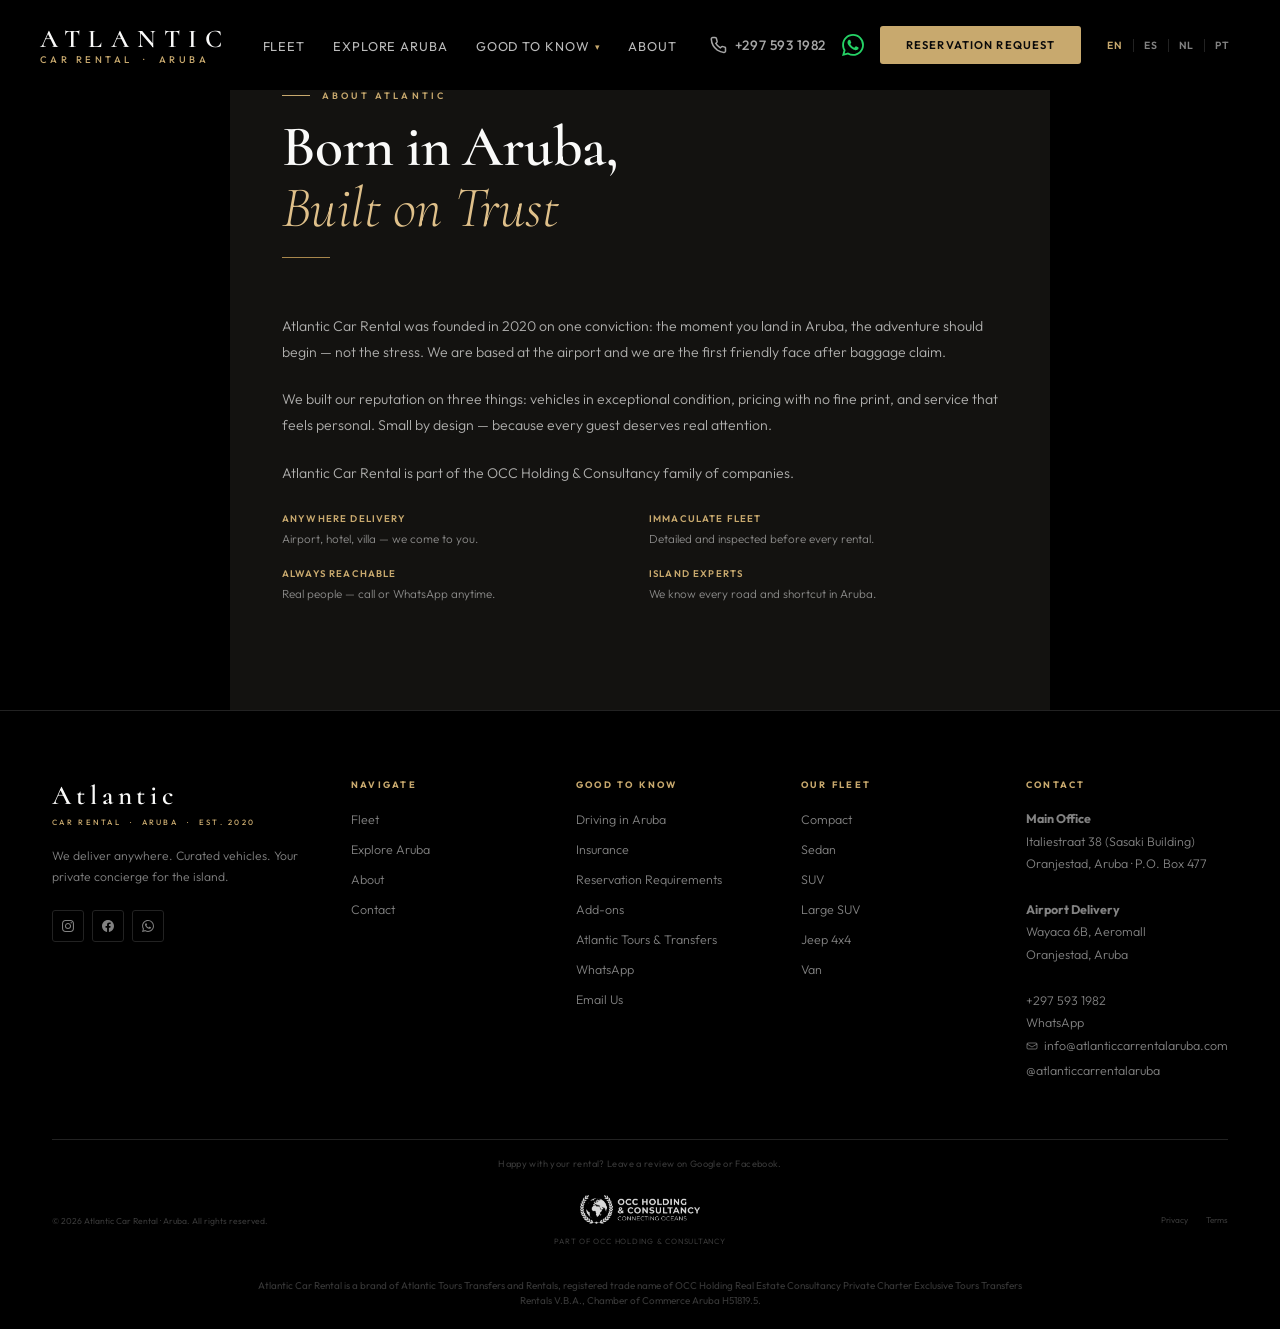
==== commit 1e650440: "Make every page fully translatable, add translation coverage checker Five Good to Know pages (drivin" ====
--- a/about.html
+++ b/about.html
@@ -22,7 +22,7 @@
 <meta name="twitter:title" content="Our Story | Atlantic Car Rental Aruba">
 <link rel="preconnect" href="https://fonts.googleapis.com"/>
 <link href="https://fonts.googleapis.com/css2?family=Cormorant:ital,wght@0,300;0,400;0,500;0,600;0,700;1,300;1,400;1,600&family=Outfit:wght@300;400;500;600;700&display=swap" rel="stylesheet"/>
-<link rel="stylesheet" href="css/styles.css?v=3"/>
+<link rel="stylesheet" href="css/styles.css?v=4"/>
 </head>
 <body>
 
@@ -33,20 +33,20 @@
     <span class="nav-wm-b">Car Rental &nbsp;&middot;&nbsp; Aruba</span>
   </a>
   <ul class="nlinks" id="nlinks">
-    <li><a href="index.html#fleet" onclick="closeMNav()">Fleet</a></li>
-    <li><a href="index.html#aruba" onclick="closeMNav()">Explore Aruba</a></li>
+    <li><a href="index.html#fleet" data-t="n_fl" onclick="closeMNav()">Fleet</a></li>
+    <li><a href="index.html#aruba" data-t="n_ar" onclick="closeMNav()">Explore Aruba</a></li>
     <li class="nav-drop">
       <button type="button" class="nav-drop-btn" onclick="toggleGtkDrop(event)" aria-expanded="false" aria-haspopup="true">
-        <span>Good to Know</span><span class="nav-drop-caret" aria-hidden="true">&#9662;</span>
+        <span data-t="n_gtk">Good to Know</span><span class="nav-drop-caret" aria-hidden="true">&#9662;</span>
       </button>
       <ul class="nav-drop-menu">
-        <li><a href="driving-in-aruba.html" onclick="closeMNav()">Driving in Aruba</a></li>
-        <li><a href="insurance.html" onclick="closeMNav()">Insurance</a></li>
-        <li><a href="reservation-requirements.html" onclick="closeMNav()">Reservation Requirements</a></li>
-        <li><a href="add-ons.html" onclick="closeMNav()">Add-ons</a></li>
+        <li><a href="driving-in-aruba.html" data-t="n_dr" onclick="closeMNav()">Driving in Aruba</a></li>
+        <li><a href="insurance.html" data-t="n_ins" onclick="closeMNav()">Insurance</a></li>
+        <li><a href="reservation-requirements.html" data-t="n_rr" onclick="closeMNav()">Reservation Requirements</a></li>
+        <li><a href="add-ons.html" data-t="n_ao" onclick="closeMNav()">Add-ons</a></li>
       </ul>
     </li>
-    <li><a href="about.html" onclick="closeMNav()">About</a></li>
+    <li><a href="about.html" data-t="n_ab" onclick="closeMNav()">About</a></li>
   </ul>
   <div class="nav-right">
     <a href="tel:+2975931982" class="nav-phone" style="display:flex;align-items:center;gap:8px;color:rgba(255,255,255,.65);font-size:.85rem;font-weight:500;letter-spacing:.04em;transition:color .2s;text-decoration:none">
@@ -56,7 +56,13 @@
     <a href="https://wa.me/2975931982" target="_blank" class="nav-whatsapp" aria-label="WhatsApp" style="align-items:center;color:rgba(255,255,255,.65);transition:color .2s;text-decoration:none">
       <svg aria-hidden="true" width="22" height="22" viewBox="0 0 24 24" fill="#25D366"><path d="M17.472 14.382c-.297-.149-1.758-.867-2.03-.967-.273-.099-.471-.148-.67.15-.197.297-.767.966-.94 1.164-.173.199-.347.223-.644.075-.297-.15-1.255-.463-2.39-1.475-.883-.788-1.48-1.761-1.653-2.059-.173-.297-.018-.458.13-.606.134-.133.298-.347.446-.52.149-.174.198-.298.298-.497.099-.198.05-.371-.025-.52-.075-.149-.669-1.612-.916-2.207-.242-.579-.487-.5-.669-.51-.173-.008-.371-.01-.57-.01-.198 0-.52.074-.792.372-.272.297-1.04 1.016-1.04 2.479 0 1.462 1.065 2.875 1.213 3.074.149.198 2.096 3.2 5.077 4.487.709.306 1.262.489 1.694.625.712.227 1.36.195 1.871.118.571-.085 1.758-.719 2.006-1.413.248-.694.248-1.289.173-1.413-.074-.124-.272-.198-.57-.347m-5.421 7.403h-.004a9.87 9.87 0 01-5.031-1.378l-.361-.214-3.741.982.998-3.648-.235-.374a9.86 9.86 0 01-1.51-5.26c.001-5.45 4.436-9.884 9.888-9.884 2.64 0 5.122 1.03 6.988 2.898a9.825 9.825 0 012.893 6.994c-.003 5.45-4.437 9.884-9.885 9.884m8.413-18.297A11.815 11.815 0 0012.05 0C5.495 0 .16 5.335.157 11.892c0 2.096.547 4.142 1.588 5.945L.057 24l6.305-1.654a11.882 11.882 0 005.683 1.448h.005c6.554 0 11.89-5.335 11.893-11.893a11.821 11.821 0 00-3.48-8.413z"/></svg>
     </a>
-    <button class="nav-cta" onclick="location.href='index.html#contact'"><span class="cta-full">Reservation Request</span><span class="cta-short">Reserve</span></button>
+    <button class="nav-cta" onclick="location.href='index.html#contact'"><span class="cta-full" data-t="n_ct">Reservation Request</span><span class="cta-short" data-t="n_ct_s">Reserve</span></button>
+    <div class="nav-lang">
+      <button class="lbtn on" onclick="setL('en')">EN</button>
+      <button class="lbtn" onclick="setL('es')">ES</button>
+      <button class="lbtn" onclick="setL('nl')">NL</button>
+      <button class="lbtn" onclick="setL('pt')">PT</button>
+    </div>
     <button class="nav-toggle" aria-label="Menu" aria-expanded="false" onclick="toggleMNav()">&#9776;</button>
   </div>
 </nav>
@@ -64,17 +70,17 @@
 <!-- ABOUT -->
 <section id="about" class="sec sec-alt">
   <div>
-    <div class="tag rv">About Atlantic</div>
-    <h1 class="sh rv d1">Born in Aruba,<br/><em>Built on Trust</em></h1>
+    <div class="tag rv" data-t="ab_tg">About Atlantic</div>
+    <h1 class="sh rv d1" data-t="ab_h">Born in Aruba,<br/><em>Built on Trust</em></h1>
     <div class="rule rv d2"></div>
-    <p class="abodytxt rv">Atlantic Car Rental was founded in 2020 on one conviction: the moment you land in Aruba, the adventure should begin &mdash; not the stress. We are based at the airport and we are the first friendly face after baggage claim.</p>
-    <p class="abodytxt rv">We built our reputation on three things: vehicles in exceptional condition, pricing with no fine print, and service that feels personal. Small by design &mdash; because every guest deserves real attention.</p>
-    <p class="abodytxt rv" style="margin-top:22px">Atlantic Car Rental is part of the OCC Holding &amp; Consultancy family of companies.</p>
+    <p class="abodytxt rv" data-t="ab_p1">Atlantic Car Rental was founded in 2020 on one conviction: the moment you land in Aruba, the adventure should begin &mdash; not the stress. We are based at the airport and we are the first friendly face after baggage claim.</p>
+    <p class="abodytxt rv" data-t="ab_p2">We built our reputation on three things: vehicles in exceptional condition, pricing with no fine print, and service that feels personal. Small by design &mdash; because every guest deserves real attention.</p>
+    <p class="abodytxt rv" style="margin-top:22px" data-t="ab_p3">Atlantic Car Rental is part of the OCC Holding &amp; Consultancy family of companies.</p>
     <div class="avals rv">
-      <div><div class="avt">Anywhere Delivery</div><div class="avb">Airport, hotel, villa &mdash; we come to you.</div></div>
-      <div><div class="avt">Immaculate Fleet</div><div class="avb">Detailed and inspected before every rental.</div></div>
-      <div><div class="avt">Always Reachable</div><div class="avb">Real people &mdash; call or WhatsApp anytime.</div></div>
-      <div><div class="avt">Island Experts</div><div class="avb">We know every road and shortcut in Aruba.</div></div>
+      <div><div class="avt" data-t="ab_v1t">Anywhere Delivery</div><div class="avb" data-t="ab_v1b">Airport, hotel, villa &mdash; we come to you.</div></div>
+      <div><div class="avt" data-t="ab_v2t">Immaculate Fleet</div><div class="avb" data-t="ab_v2b">Detailed and inspected before every rental.</div></div>
+      <div><div class="avt" data-t="ab_v3t">Always Reachable</div><div class="avb" data-t="ab_v3b">Real people &mdash; call or WhatsApp anytime.</div></div>
+      <div><div class="avt" data-t="ab_v4t">Island Experts</div><div class="avb" data-t="ab_v4b">We know every road and shortcut in Aruba.</div></div>
     </div>
   </div>
 </section>
@@ -85,7 +91,7 @@
     <div>
       <div class="ft-wm">Atlantic</div>
       <span class="ft-wm-sub">Car Rental &nbsp;&middot;&nbsp; Aruba &nbsp;&middot;&nbsp; Est. 2020</span>
-      <p class="fttag">We deliver anywhere. Curated vehicles. Your private concierge for the island.</p>
+      <p class="fttag" data-t="ft_tg">We deliver anywhere. Curated vehicles. Your private concierge for the island.</p>
       <div class="ftsoc">
         <a class="ftsb" href="https://www.instagram.com/atlanticcarrentalaruba" target="_blank" rel="noopener noreferrer" aria-label="Instagram"><svg aria-hidden="true" viewBox="0 0 24 24"><path d="M12 2.163c3.204 0 3.584.012 4.85.07 3.252.148 4.771 1.691 4.919 4.919.058 1.265.069 1.645.069 4.849 0 3.205-.012 3.584-.069 4.849-.149 3.225-1.664 4.771-4.919 4.919-1.266.058-1.644.07-4.85.07-3.204 0-3.584-.012-4.849-.07-3.26-.149-4.771-1.699-4.919-4.92-.058-1.265-.07-1.644-.07-4.849 0-3.204.013-3.583.07-4.849.149-3.227 1.664-4.771 4.919-4.919 1.266-.057 1.645-.069 4.849-.069zm0-2.163c-3.259 0-3.667.014-4.947.072-4.358.2-6.78 2.618-6.98 6.98-.059 1.281-.073 1.689-.073 4.948 0 3.259.014 3.668.072 4.948.2 4.358 2.618 6.78 6.98 6.98 1.281.058 1.689.072 4.948.072 3.259 0 3.668-.014 4.948-.072 4.354-.2 6.782-2.618 6.979-6.98.059-1.28.073-1.689.073-4.948 0-3.259-.014-3.667-.072-4.947-.196-4.354-2.617-6.78-6.979-6.98-1.281-.059-1.69-.073-4.949-.073zm0 5.838c-3.403 0-6.162 2.759-6.162 6.162s2.759 6.163 6.162 6.163 6.162-2.759 6.162-6.163c0-3.403-2.759-6.162-6.162-6.162zm0 10.162c-2.209 0-4-1.79-4-4 0-2.209 1.791-4 4-4s4 1.791 4 4c0 2.21-1.791 4-4 4zm6.406-11.845c-.796 0-1.441.645-1.441 1.44s.645 1.44 1.441 1.44c.795 0 1.439-.645 1.439-1.44s-.644-1.44-1.439-1.44z"/></svg></a>
         <a class="ftsb" href="https://www.facebook.com/share/18JVxDgM2i/" target="_blank" aria-label="Facebook"><svg aria-hidden="true" viewBox="0 0 24 24"><path d="M24 12.073c0-6.627-5.373-12-12-12s-12 5.373-12 12c0 5.99 4.388 10.954 10.125 11.854v-8.385H7.078v-3.47h3.047V9.43c0-3.007 1.792-4.669 4.533-4.669 1.312 0 2.686.235 2.686.235v2.953H15.83c-1.491 0-1.956.925-1.956 1.874v2.25h3.328l-.532 3.47h-2.796v8.385C19.612 23.027 24 18.062 24 12.073z"/></svg></a>
@@ -93,48 +99,48 @@
       </div>
     </div>
     <div>
-      <div class="ftch">Navigate</div>
+      <div class="ftch" data-t="ft_nv">Navigate</div>
       <ul class="ftlinks">
-        <li><a href="index.html#fleet">Fleet</a></li>
-        <li><a href="index.html#aruba">Explore Aruba</a></li>
-        <li><a href="about.html">About</a></li>
-        <li><a href="index.html#contact">Contact</a></li>
+        <li><a href="index.html#fleet" data-t="n_fl">Fleet</a></li>
+        <li><a href="index.html#aruba" data-t="n_ar">Explore Aruba</a></li>
+        <li><a href="about.html" data-t="n_ab">About</a></li>
+        <li><a href="index.html#contact" data-t="ft_contact">Contact</a></li>
       </ul>
     </div>
     <div>
-      <div class="ftch">Good to Know</div>
+      <div class="ftch" data-t="ft_gtk">Good to Know</div>
       <ul class="ftlinks">
-        <li><a href="driving-in-aruba.html">Driving in Aruba</a></li>
-        <li><a href="insurance.html">Insurance</a></li>
-        <li><a href="reservation-requirements.html">Reservation Requirements</a></li>
-        <li><a href="add-ons.html">Add-ons</a></li>
+        <li><a href="driving-in-aruba.html" data-t="n_dr">Driving in Aruba</a></li>
+        <li><a href="insurance.html" data-t="n_ins">Insurance</a></li>
+        <li><a href="reservation-requirements.html" data-t="n_rr">Reservation Requirements</a></li>
+        <li><a href="add-ons.html" data-t="n_ao">Add-ons</a></li>
         <li><a href="https://atlantictoursaruba.com/?utm_source=carrental&amp;utm_medium=referral&amp;utm_campaign=footer">Atlantic Tours &amp; Transfers</a></li>
         <li><a href="https://wa.me/2975931982" target="_blank">WhatsApp</a></li>
-        <li><a href="mailto:info@atlanticcarrentalaruba.com">Email Us</a></li>
+        <li><a href="mailto:info@atlanticcarrentalaruba.com" data-t="ft_email">Email Us</a></li>
       </ul>
     </div>
     <div>
-      <div class="ftch">Our Fleet</div>
+      <div class="ftch" data-t="ft_fl">Our Fleet</div>
       <ul class="ftlinks">
-        <li><a href="index.html#fleet">Compact</a></li>
-        <li><a href="index.html#fleet">Sedan</a></li>
-        <li><a href="index.html#fleet">SUV</a></li>
-        <li><a href="index.html#fleet">Large SUV</a></li>
-        <li><a href="index.html#fleet">Jeep 4x4</a></li>
-        <li><a href="index.html#fleet">Van</a></li>
+        <li><a href="index.html#fleet" data-t="fv_co">Compact</a></li>
+        <li><a href="index.html#fleet" data-t="fv_se">Sedan</a></li>
+        <li><a href="index.html#fleet" data-t="fv_su">SUV</a></li>
+        <li><a href="index.html#fleet" data-t="fv_lsu">Large SUV</a></li>
+        <li><a href="index.html#fleet" data-t="fv_je">Jeep 4x4</a></li>
+        <li><a href="index.html#fleet" data-t="fv_va">Van</a></li>
       </ul>
     </div>
     <div>
-      <div class="ftch">Contact</div>
+      <div class="ftch" data-t="ft_co">Contact</div>
       <div class="ftci">
-        <strong>Main Office</strong><br/>
+        <strong data-t="co_main">Main Office</strong><br/>
         Italiestraat 38 (Sasaki Building)<br/>
         Oranjestad, Aruba &middot; P.O. Box 477<br/><br/>
-        <strong>Airport Delivery</strong><br/>
+        <strong data-t="co_air2">Airport Delivery</strong><br/>
         Wayaca 6B, Aeromall<br/>
         Oranjestad, Aruba<br/><br/>
         <a href="tel:+2975931982">+297 593 1982</a><br/>
-        <a href="https://wa.me/2975931982" target="_blank">WhatsApp</a><br/>
+        <a href="https://wa.me/2975931982" target="_blank" data-t="ft_wa">WhatsApp</a><br/>
         <a href="mailto:info@atlanticcarrentalaruba.com" style="display:inline-flex;align-items:center;gap:6px">
           <svg aria-hidden="true" width="12" height="12" viewBox="0 0 24 24" fill="none" stroke="currentColor" stroke-width="1.5" style="flex-shrink:0"><path d="M4 6h16c1.1 0 2 .9 2 2v8c0 1.1-.9 2-2 2H4c-1.1 0-2-.9-2-2V8c0-1.1.9-2 2-2z"/><path d="m22 8-10 6L2 8"/></svg>
           info@atlanticcarrentalaruba.com
@@ -143,19 +149,19 @@
       </div>
     </div>
   </div>
-  <div class="ftrev" style="position:relative;z-index:1;text-align:center;font-size:.58rem;color:var(--ink-5);padding:18px 0 4px;letter-spacing:.04em">Happy with your rental? Leave a review on Google or Facebook.</div>
+  <div class="ftrev" style="position:relative;z-index:1;text-align:center;font-size:.58rem;color:var(--ink-5);padding:18px 0 4px;letter-spacing:.04em" data-t="ft_rev">Happy with your rental? Leave a review on Google or Facebook.</div>
   <div class="fbot" style="position:relative;z-index:1">
-    <div class="fcp">&copy; 2026 Atlantic Car Rental &middot; Aruba. All rights reserved.</div>
+    <div class="fcp" data-t="ft_cp">&copy; 2026 Atlantic Car Rental &middot; Aruba. All rights reserved.</div>
     <div class="focc">
       <img src="assets/occ-logo.png" alt="OCC Holding &amp; Consultancy" class="occ-footer-logo"/>
-      <span class="focctxt">Part of OCC Holding &amp; Consultancy</span>
+      <span class="focctxt" data-t="ft_oc">Part of OCC Holding &amp; Consultancy</span>
     </div>
     <div class="fleg">
-      <a href="privacy.html">Privacy</a>
-      <a href="terms.html">Terms</a>
+      <a href="privacy.html" data-t="ft_pr">Privacy</a>
+      <a href="terms.html" data-t="ft_tc">Terms</a>
     </div>
   </div>
-  <div style="position:relative;z-index:1;text-align:center;font-size:.62rem;color:var(--ink-5);padding:10px 20px 20px;max-width:820px;margin:0 auto;line-height:1.6">Atlantic Car Rental is a brand of Atlantic Tours Transfers and Rentals, registered trade name of OCC Holding Real Estate Consultancy Private Charter Exclusive Tours Transfers Rentals V.B.A., Chamber of Commerce Aruba H51819.5.</div>
+  <div style="position:relative;z-index:1;text-align:center;font-size:.62rem;color:var(--ink-5);padding:10px 20px 20px;max-width:820px;margin:0 auto;line-height:1.6" data-t="lg_disc">Atlantic Car Rental is a brand of Atlantic Tours Transfers and Rentals, registered trade name of OCC Holding Real Estate Consultancy Private Charter Exclusive Tours Transfers Rentals V.B.A., Chamber of Commerce Aruba H51819.5.</div>
 </footer>
 
 <script>
@@ -191,5 +197,110 @@
   new IntersectionObserver(([e]) => { if (e.isIntersecting) el.classList.add('on'); }, {threshold: 0.07}).observe(el);
 });
 </script>
+
+<script>
+const T = {
+en:{
+  n_fl:"Fleet",n_ar:"Explore Aruba",n_ab:"About",n_ct:"Reservation Request",n_ct_s:"Reserve",
+  n_gtk:"Good to Know",n_dr:"Driving in Aruba",n_ins:"Insurance",n_rr:"Reservation Requirements",n_ao:"Add-ons",
+  fv_co:"Compact",fv_se:"Sedan",fv_su:"SUV",fv_lsu:"Large SUV",fv_je:"Jeep 4x4",fv_va:"Van",
+  ft_tg:"We deliver anywhere. Curated vehicles. Your private concierge for the island.",
+  ft_nv:"Navigate",ft_gtk:"Good to Know",ft_fl:"Our Fleet",ft_co:"Contact",ft_contact:"Contact",ft_wa:"WhatsApp",ft_email:"Email Us",
+  ft_cp:"&copy; 2026 Atlantic Car Rental &middot; Aruba. All rights reserved.",
+  ft_oc:"Part of OCC Holding &amp; Consultancy",ft_pr:"Privacy",ft_tc:"Terms",
+  ft_rev:"Happy with your rental? Leave a review on Google or Facebook.",
+  co_main:"Main Office",co_air2:"Airport Delivery",
+  lg_disc:"Atlantic Car Rental is a brand of Atlantic Tours Transfers and Rentals, registered trade name of OCC Holding Real Estate Consultancy Private Charter Exclusive Tours Transfers Rentals V.B.A., Chamber of Commerce Aruba H51819.5.",
+  ab_tg:"About Atlantic",ab_h:"Born in Aruba,<br/><em>Built on Trust</em>",
+  ab_p1:"Atlantic Car Rental was founded in 2020 on one conviction: the moment you land in Aruba, the adventure should begin — not the stress. We are based at the airport and we are the first friendly face after baggage claim.",
+  ab_p2:"We built our reputation on three things: vehicles in exceptional condition, pricing with no fine print, and service that feels personal. Small by design — because every guest deserves real attention.",
+  ab_p3:"Atlantic Car Rental is part of the OCC Holding &amp; Consultancy family of companies.",
+  ab_v1t:"Anywhere Delivery",ab_v1b:"Airport, hotel, villa — we come to you.",
+  ab_v2t:"Immaculate Fleet",ab_v2b:"Detailed and inspected before every rental.",
+  ab_v3t:"Always Reachable",ab_v3b:"Real people — call or WhatsApp anytime.",
+  ab_v4t:"Island Experts",ab_v4b:"We know every road and shortcut in Aruba.",
+},
+es:{
+  n_fl:"Flota",n_ar:"Explorar Aruba",n_ab:"Nosotros",n_ct:"Reservar Ahora",n_ct_s:"Reservar",
+  n_gtk:"Información Útil",n_dr:"Conducir en Aruba",n_ins:"Seguro",n_rr:"Requisitos de Reserva",n_ao:"Extras",
+  fv_co:"Compacto",fv_se:"Sedán",fv_su:"SUV",fv_lsu:"SUV Grande",fv_je:"Jeep 4x4",fv_va:"Van",
+  ft_tg:"Entregamos en cualquier lugar. Vehículos curados. Tu concierge privado para la isla.",
+  ft_nv:"Navegar",ft_gtk:"Información Útil",ft_fl:"Nuestra Flota",ft_co:"Contacto",ft_contact:"Contacto",ft_wa:"WhatsApp",ft_email:"Escríbenos",
+  ft_cp:"&copy; 2026 Atlantic Car Rental &middot; Aruba. Todos los derechos reservados.",
+  ft_oc:"Parte de OCC Holding &amp; Consultancy",ft_pr:"Privacidad",ft_tc:"Términos",
+  ft_rev:"&iquest;Contento con tu alquiler? Déjanos una reseña en Google o Facebook.",
+  co_main:"Oficina Principal",co_air2:"Entrega en Aeropuerto",
+  lg_disc:"Atlantic Car Rental es una marca de Atlantic Tours Transfers and Rentals, nombre comercial registrado de OCC Holding Real Estate Consultancy Private Charter Exclusive Tours Transfers Rentals V.B.A., Cámara de Comercio de Aruba H51819.5.",
+  ab_tg:"Sobre Atlantic",ab_h:"Nacidos en Aruba,<br/><em>Construidos con Confianza</em>",
+  ab_p1:"Atlantic Car Rental fue fundada en 2020 con una convicción: en el momento en que aterrizas en Aruba, la aventura debe comenzar — no el estrés. Estamos ubicados en el aeropuerto y somos el primer rostro amable después de recoger el equipaje.",
+  ab_p2:"Construimos nuestra reputación sobre tres pilares: vehículos en condiciones excepcionales, precios sin letra pequeña y un servicio que se siente personal. Pequeños por diseño — porque cada huésped merece atención real.",
+  ab_p3:"Atlantic Car Rental forma parte de la familia de empresas OCC Holding &amp; Consultancy.",
+  ab_v1t:"Entrega en Cualquier Lugar",ab_v1b:"Aeropuerto, hotel, villa — vamos hasta ti.",
+  ab_v2t:"Flota Impecable",ab_v2b:"Revisada y detallada antes de cada alquiler.",
+  ab_v3t:"Siempre Disponibles",ab_v3b:"Personas reales — llama o escribe por WhatsApp cuando quieras.",
+  ab_v4t:"Expertos de la Isla",ab_v4b:"Conocemos cada camino y atajo de Aruba.",
+},
+nl:{
+  n_fl:"Vloot",n_ar:"Ontdek Aruba",n_ab:"Over Ons",n_ct:"Nu Reserveren",n_ct_s:"Reserveer",
+  n_gtk:"Goed om te Weten",n_dr:"Rijden in Aruba",n_ins:"Verzekering",n_rr:"Reserveringsvereisten",n_ao:"Extra's",
+  fv_co:"Compact",fv_se:"Sedan",fv_su:"SUV",fv_lsu:"Grote SUV",fv_je:"Jeep 4x4",fv_va:"Van",
+  ft_tg:"Wij bezorgen overal. Gecureerde voertuigen. Uw privé concierge voor het eiland.",
+  ft_nv:"Navigeren",ft_gtk:"Goed om te Weten",ft_fl:"Onze Vloot",ft_co:"Contact",ft_contact:"Contact",ft_wa:"WhatsApp",ft_email:"Mail Ons",
+  ft_cp:"&copy; 2026 Atlantic Car Rental &middot; Aruba. Alle rechten voorbehouden.",
+  ft_oc:"Onderdeel van OCC Holding &amp; Consultancy",ft_pr:"Privacy",ft_tc:"Voorwaarden",
+  ft_rev:"Tevreden over je huurauto? Laat een review achter op Google of Facebook.",
+  co_main:"Hoofdkantoor",co_air2:"Levering op Luchthaven",
+  lg_disc:"Atlantic Car Rental is een merk van Atlantic Tours Transfers and Rentals, geregistreerde handelsnaam van OCC Holding Real Estate Consultancy Private Charter Exclusive Tours Transfers Rentals V.B.A., Kamer van Koophandel Aruba H51819.5.",
+  ab_tg:"Over Atlantic",ab_h:"Geboren in Aruba,<br/><em>Gebouwd op Vertrouwen</em>",
+  ab_p1:"Atlantic Car Rental werd in 2020 opgericht met één overtuiging: zodra u in Aruba landt, moet het avontuur beginnen — niet de stress. Wij zijn gevestigd op de luchthaven en zijn het eerste vriendelijke gezicht na de bagageband.",
+  ab_p2:"Wij bouwden onze reputatie op drie zaken: voertuigen in uitstekende staat, prijzen zonder kleine lettertjes, en service die persoonlijk aanvoelt. Klein van opzet — omdat elke gast echte aandacht verdient.",
+  ab_p3:"Atlantic Car Rental maakt deel uit van de bedrijvenfamilie van OCC Holding &amp; Consultancy.",
+  ab_v1t:"Bezorging Overal",ab_v1b:"Luchthaven, hotel, villa — wij komen naar u toe.",
+  ab_v2t:"Onberispelijke Vloot",ab_v2b:"Voor elke verhuur gecontroleerd en gedetailleerd.",
+  ab_v3t:"Altijd Bereikbaar",ab_v3b:"Echte mensen — bel of app ons wanneer u wilt.",
+  ab_v4t:"Eilandexperts",ab_v4b:"Wij kennen elke weg en sluiproute op Aruba.",
+},
+pt:{
+  n_fl:"Frota",n_ar:"Explorar Aruba",n_ab:"Sobre Nós",n_ct:"Reservar Agora",n_ct_s:"Reservar",
+  n_gtk:"Bom Saber",n_dr:"Dirigindo em Aruba",n_ins:"Seguro",n_rr:"Requisitos de Reserva",n_ao:"Extras",
+  fv_co:"Compacto",fv_se:"Sedan",fv_su:"SUV",fv_lsu:"SUV Grande",fv_je:"Jeep 4x4",fv_va:"Van",
+  ft_tg:"Entregamos em qualquer lugar. Veículos curados. Seu concierge privado para a ilha.",
+  ft_nv:"Navegar",ft_gtk:"Bom Saber",ft_fl:"Nossa Frota",ft_co:"Contato",ft_contact:"Contato",ft_wa:"WhatsApp",ft_email:"Envie um E-mail",
+  ft_cp:"&copy; 2026 Atlantic Car Rental &middot; Aruba. Todos os direitos reservados.",
+  ft_oc:"Parte da OCC Holding &amp; Consultancy",ft_pr:"Privacidade",ft_tc:"Termos",
+  ft_rev:"Satisfeito com o seu aluguer? Deixe uma avaliação no Google ou Facebook.",
+  co_main:"Escritório Principal",co_air2:"Entrega no Aeroporto",
+  lg_disc:"Atlantic Car Rental é uma marca da Atlantic Tours Transfers and Rentals, nome comercial registrado da OCC Holding Real Estate Consultancy Private Charter Exclusive Tours Transfers Rentals V.B.A., Câmara de Comércio de Aruba H51819.5.",
+  ab_tg:"Sobre a Atlantic",ab_h:"Nascidos em Aruba,<br/><em>Construídos com Confiança</em>",
+  ab_p1:"A Atlantic Car Rental foi fundada em 2020 com uma convicção: no momento em que você pousa em Aruba, a aventura deve começar — não o estresse. Estamos baseados no aeroporto e somos o primeiro rosto amigável após a retirada da bagagem.",
+  ab_p2:"Construímos nossa reputação em três pilares: veículos em condição excepcional, preços sem letras miúdas e um atendimento que parece pessoal. Pequenos por opção — porque cada hóspede merece atenção de verdade.",
+  ab_p3:"A Atlantic Car Rental faz parte da família de empresas OCC Holding &amp; Consultancy.",
+  ab_v1t:"Entrega em Qualquer Lugar",ab_v1b:"Aeroporto, hotel, vila — nós vamos até você.",
+  ab_v2t:"Frota Impecável",ab_v2b:"Revisada e detalhada antes de cada aluguel.",
+  ab_v3t:"Sempre Acessíveis",ab_v3b:"Pessoas reais — ligue ou chame no WhatsApp a qualquer hora.",
+  ab_v4t:"Especialistas na Ilha",ab_v4b:"Conhecemos cada estrada e atalho de Aruba.",
+},
+};
+
+let lang = 'en';
+function setL(l) {
+  lang = l;
+  document.querySelectorAll('.lbtn').forEach(b => b.classList.remove('on'));
+  document.querySelector(`.lbtn[onclick="setL('${l}')"]`).classList.add('on');
+  const d = T[l];
+  document.querySelectorAll('[data-t]').forEach(el => {
+    const k = el.getAttribute('data-t');
+    if (d[k] !== undefined) el.innerHTML = d[k];
+  });
+  document.documentElement.lang = l === 'pt' ? 'pt-BR' : l;
+}
+(function() {
+  const bl = (navigator.language || 'en').toLowerCase();
+  if (bl.startsWith('es')) setL('es');
+  else if (bl.startsWith('nl')) setL('nl');
+  else if (bl.startsWith('pt')) setL('pt');
+  else setL('en');
+})();
+</script>
 </body>
 </html>
--- a/css/styles.css
+++ b/css/styles.css
@@ -340,17 +340,23 @@
 
 .fl-head{display:grid;grid-template-columns:1fr 1fr;gap:60px;align-items:flex-end;margin-bottom:56px}
 
+.stog-note{font-size:.72rem;color:var(--muted);font-weight:300;margin-bottom:12px}
 .stog-row{
   display:flex;gap:12px;margin-bottom:52px;flex-wrap:wrap;
 }
 .stog{
   display:inline-flex;flex-direction:column;align-items:flex-start;gap:2px;
   padding:11px 22px;border-radius:var(--r);
-  background:transparent;color:#C9A961;border:1px solid #C9A961;
+  background:transparent;color:var(--muted);border:1px solid var(--ink-4);
   font-family:'Outfit',sans-serif;cursor:pointer;text-align:left;
-  transition:background 200ms ease,color 200ms ease,border-color 200ms ease;
-}
-.stog.on{background:#C9A961;color:#0A0A0A;border-color:#C9A961}
+  transition:background 200ms ease,color 200ms ease,border-color 200ms ease,box-shadow 200ms ease;
+}
+.stog:hover{border-color:var(--gold-d)}
+.stog.on{
+  background:#C9A961;color:#0A0A0A;border-color:var(--gold-d);
+  box-shadow:inset 0 1px 4px rgba(0,0,0,.3);
+}
+.stog.on:hover{border-color:var(--gold-d)}
 .stog-label{font-size:.68rem;font-weight:500;letter-spacing:.08em}
 .usd-note{font-size:.85rem;color:#888;text-align:center;max-width:600px;margin:16px auto 24px;line-height:1.6}
 
@@ -436,11 +442,13 @@
   font-size:2.1rem;color:var(--gold);
   font-family:'Cormorant',serif;font-weight:500;line-height:1;
 }
-.cpr-dur{font-size:.6rem;font-weight:600;letter-spacing:.1em;text-transform:uppercase;color:var(--muted)}
-.cpr-sub{display:flex;gap:14px;margin-top:5px;flex-wrap:wrap}
-.cpr-sub-item{display:inline-flex;align-items:baseline;gap:5px;font-size:.68rem;color:var(--muted);font-weight:400}
-.cpr-sub-item strong{color:var(--gold-l);font-weight:600}
-.cpr-note{font-size:.62rem;color:var(--ink-5);font-weight:300;margin-top:5px}
+.cpr-from{font-size:.6rem;font-weight:600;letter-spacing:.1em;text-transform:uppercase;color:var(--muted)}
+.cpr-per{font-size:.7rem;color:var(--muted);font-weight:400}
+.cpr-sub{display:flex;flex-wrap:wrap;align-items:baseline;gap:6px;margin-top:5px;font-size:.68rem;color:var(--muted);font-weight:400}
+.cpr-sub strong{color:var(--gold-l);font-weight:600}
+.cpr-sub-sep{color:var(--ink-5)}
+.cpr-note{font-size:.7rem;color:var(--gold-l);font-weight:600;margin-top:6px}
+.cpr-season{font-size:.64rem;color:var(--muted);font-weight:400;margin-top:3px;letter-spacing:.02em}
 .ccard-benefits{
   font-size:.58rem;font-weight:400;letter-spacing:.04em;
   color:var(--muted);line-height:1.6;margin-bottom:14px;
@@ -982,6 +990,12 @@
   margin:0;padding:0 24px 22px;color:var(--body);font-size:.85rem;
   line-height:1.7;font-weight:300;
 }
+.faq-item .faq-q{
+  padding:20px 24px;
+  font-family:'Cormorant',serif;font-size:1.1rem;font-weight:500;color:var(--white);
+  letter-spacing:.01em;
+}
+.faq-item.faq-static{border-color:var(--gold-d);background:var(--ink-2)}
 
 /* ═══════════════════════════════
    MOBILE — NEW SECTIONS
@@ -995,7 +1009,7 @@
   .bcard-card{width:100%;max-width:320px;transform:none}
   .addon-grid{grid-template-columns:1fr 1fr;gap:12px}
   .addon{padding:22px 14px}
-  .faq-item summary{font-size:1rem;padding:16px 18px}
+  .faq-item summary,.faq-item .faq-q{font-size:1rem;padding:16px 18px}
   .faq-item p{padding:0 18px 18px;font-size:.8rem}
 }
 @media(max-width:480px){
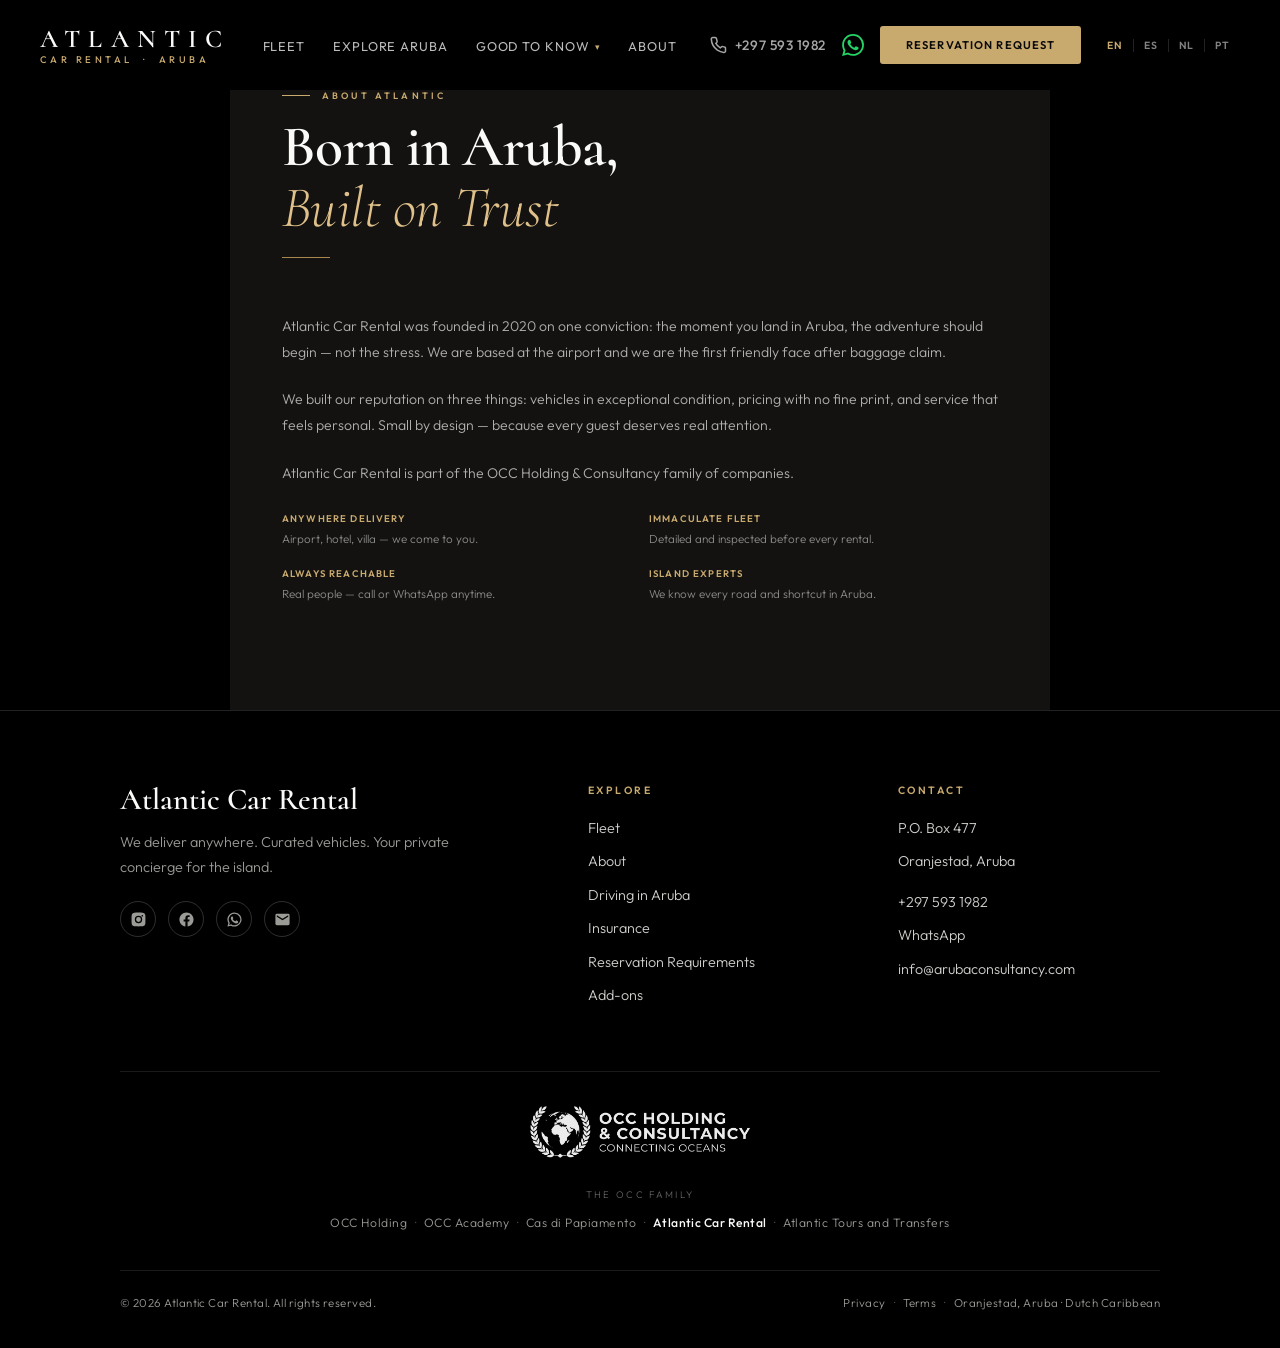
==== commit f8129c40: "Unified OCC family footer: P.O. Box only, shared email, consistent family row Co-Authored-By: Claude" ====
--- a/about.html
+++ b/about.html
@@ -2,6 +2,9 @@
 <html lang="en">
 <head>
 <meta charset="UTF-8"/>
+<script>document.documentElement.classList.add('i18n-loading')</script>
+<style>html.i18n-loading{visibility:hidden;background:#0A0A0A}</style>
+<noscript><style>html.i18n-loading{visibility:visible}</style></noscript>
 <meta name="viewport" content="width=device-width,initial-scale=1.0"/>
 <title>Our Story | Atlantic Car Rental Aruba</title>
 <meta name="description" content="The story behind Atlantic Car Rental Aruba — part of the OCC Holding & Consultancy family."/>
@@ -22,7 +25,7 @@
 <meta name="twitter:title" content="Our Story | Atlantic Car Rental Aruba">
 <link rel="preconnect" href="https://fonts.googleapis.com"/>
 <link href="https://fonts.googleapis.com/css2?family=Cormorant:ital,wght@0,300;0,400;0,500;0,600;0,700;1,300;1,400;1,600&family=Outfit:wght@300;400;500;600;700&display=swap" rel="stylesheet"/>
-<link rel="stylesheet" href="css/styles.css?v=4"/>
+<link rel="stylesheet" href="css/styles.css?v=6"/>
 </head>
 <body>
 
@@ -86,83 +89,17 @@
 </section>
 
 <!-- FOOTER -->
-<footer>
-  <div class="ftop" style="position:relative;z-index:1">
-    <div>
-      <div class="ft-wm">Atlantic</div>
-      <span class="ft-wm-sub">Car Rental &nbsp;&middot;&nbsp; Aruba &nbsp;&middot;&nbsp; Est. 2020</span>
-      <p class="fttag" data-t="ft_tg">We deliver anywhere. Curated vehicles. Your private concierge for the island.</p>
-      <div class="ftsoc">
-        <a class="ftsb" href="https://www.instagram.com/atlanticcarrentalaruba" target="_blank" rel="noopener noreferrer" aria-label="Instagram"><svg aria-hidden="true" viewBox="0 0 24 24"><path d="M12 2.163c3.204 0 3.584.012 4.85.07 3.252.148 4.771 1.691 4.919 4.919.058 1.265.069 1.645.069 4.849 0 3.205-.012 3.584-.069 4.849-.149 3.225-1.664 4.771-4.919 4.919-1.266.058-1.644.07-4.85.07-3.204 0-3.584-.012-4.849-.07-3.26-.149-4.771-1.699-4.919-4.92-.058-1.265-.07-1.644-.07-4.849 0-3.204.013-3.583.07-4.849.149-3.227 1.664-4.771 4.919-4.919 1.266-.057 1.645-.069 4.849-.069zm0-2.163c-3.259 0-3.667.014-4.947.072-4.358.2-6.78 2.618-6.98 6.98-.059 1.281-.073 1.689-.073 4.948 0 3.259.014 3.668.072 4.948.2 4.358 2.618 6.78 6.98 6.98 1.281.058 1.689.072 4.948.072 3.259 0 3.668-.014 4.948-.072 4.354-.2 6.782-2.618 6.979-6.98.059-1.28.073-1.689.073-4.948 0-3.259-.014-3.667-.072-4.947-.196-4.354-2.617-6.78-6.979-6.98-1.281-.059-1.69-.073-4.949-.073zm0 5.838c-3.403 0-6.162 2.759-6.162 6.162s2.759 6.163 6.162 6.163 6.162-2.759 6.162-6.163c0-3.403-2.759-6.162-6.162-6.162zm0 10.162c-2.209 0-4-1.79-4-4 0-2.209 1.791-4 4-4s4 1.791 4 4c0 2.21-1.791 4-4 4zm6.406-11.845c-.796 0-1.441.645-1.441 1.44s.645 1.44 1.441 1.44c.795 0 1.439-.645 1.439-1.44s-.644-1.44-1.439-1.44z"/></svg></a>
-        <a class="ftsb" href="https://www.facebook.com/share/18JVxDgM2i/" target="_blank" aria-label="Facebook"><svg aria-hidden="true" viewBox="0 0 24 24"><path d="M24 12.073c0-6.627-5.373-12-12-12s-12 5.373-12 12c0 5.99 4.388 10.954 10.125 11.854v-8.385H7.078v-3.47h3.047V9.43c0-3.007 1.792-4.669 4.533-4.669 1.312 0 2.686.235 2.686.235v2.953H15.83c-1.491 0-1.956.925-1.956 1.874v2.25h3.328l-.532 3.47h-2.796v8.385C19.612 23.027 24 18.062 24 12.073z"/></svg></a>
-        <a class="ftsb" href="https://wa.me/2975931982" target="_blank" aria-label="WhatsApp"><svg aria-hidden="true" viewBox="0 0 24 24"><path d="M17.472 14.382c-.297-.149-1.758-.867-2.03-.967-.273-.099-.471-.148-.67.15-.197.297-.767.966-.94 1.164-.173.199-.347.223-.644.075-.297-.15-1.255-.463-2.39-1.475-.883-.788-1.48-1.761-1.653-2.059-.173-.297-.018-.458.13-.606.134-.133.298-.347.446-.52.149-.174.198-.298.298-.497.099-.198.05-.371-.025-.52-.075-.149-.669-1.612-.916-2.207-.242-.579-.487-.5-.669-.51-.173-.008-.371-.01-.57-.01-.198 0-.52.074-.792.372-.272.297-1.04 1.016-1.04 2.479 0 1.462 1.065 2.875 1.213 3.074.149.198 2.096 3.2 5.077 4.487.709.306 1.262.489 1.694.625.712.227 1.36.195 1.871.118.571-.085 1.758-.719 2.006-1.413.248-.694.248-1.289.173-1.413-.074-.124-.272-.198-.57-.347m-5.421 7.403h-.004a9.87 9.87 0 01-5.031-1.378l-.361-.214-3.741.982.998-3.648-.235-.374a9.86 9.86 0 01-1.51-5.26c.001-5.45 4.436-9.884 9.888-9.884 2.64 0 5.122 1.03 6.988 2.898a9.825 9.825 0 012.893 6.994c-.003 5.45-4.437 9.884-9.885 9.884m8.413-18.297A11.815 11.815 0 0012.05 0C5.495 0 .16 5.335.157 11.892c0 2.096.547 4.142 1.588 5.945L.057 24l6.305-1.654a11.882 11.882 0 005.683 1.448h.005c6.554 0 11.89-5.335 11.893-11.893a11.821 11.821 0 00-3.48-8.413z"/></svg></a>
-      </div>
-    </div>
-    <div>
-      <div class="ftch" data-t="ft_nv">Navigate</div>
-      <ul class="ftlinks">
-        <li><a href="index.html#fleet" data-t="n_fl">Fleet</a></li>
-        <li><a href="index.html#aruba" data-t="n_ar">Explore Aruba</a></li>
-        <li><a href="about.html" data-t="n_ab">About</a></li>
-        <li><a href="index.html#contact" data-t="ft_contact">Contact</a></li>
-      </ul>
-    </div>
-    <div>
-      <div class="ftch" data-t="ft_gtk">Good to Know</div>
-      <ul class="ftlinks">
-        <li><a href="driving-in-aruba.html" data-t="n_dr">Driving in Aruba</a></li>
-        <li><a href="insurance.html" data-t="n_ins">Insurance</a></li>
-        <li><a href="reservation-requirements.html" data-t="n_rr">Reservation Requirements</a></li>
-        <li><a href="add-ons.html" data-t="n_ao">Add-ons</a></li>
-        <li><a href="https://atlantictoursaruba.com/?utm_source=carrental&amp;utm_medium=referral&amp;utm_campaign=footer">Atlantic Tours &amp; Transfers</a></li>
-        <li><a href="https://wa.me/2975931982" target="_blank">WhatsApp</a></li>
-        <li><a href="mailto:info@atlanticcarrentalaruba.com" data-t="ft_email">Email Us</a></li>
-      </ul>
-    </div>
-    <div>
-      <div class="ftch" data-t="ft_fl">Our Fleet</div>
-      <ul class="ftlinks">
-        <li><a href="index.html#fleet" data-t="fv_co">Compact</a></li>
-        <li><a href="index.html#fleet" data-t="fv_se">Sedan</a></li>
-        <li><a href="index.html#fleet" data-t="fv_su">SUV</a></li>
-        <li><a href="index.html#fleet" data-t="fv_lsu">Large SUV</a></li>
-        <li><a href="index.html#fleet" data-t="fv_je">Jeep 4x4</a></li>
-        <li><a href="index.html#fleet" data-t="fv_va">Van</a></li>
-      </ul>
-    </div>
-    <div>
-      <div class="ftch" data-t="ft_co">Contact</div>
-      <div class="ftci">
-        <strong data-t="co_main">Main Office</strong><br/>
-        Italiestraat 38 (Sasaki Building)<br/>
-        Oranjestad, Aruba &middot; P.O. Box 477<br/><br/>
-        <strong data-t="co_air2">Airport Delivery</strong><br/>
-        Wayaca 6B, Aeromall<br/>
-        Oranjestad, Aruba<br/><br/>
-        <a href="tel:+2975931982">+297 593 1982</a><br/>
-        <a href="https://wa.me/2975931982" target="_blank" data-t="ft_wa">WhatsApp</a><br/>
-        <a href="mailto:info@atlanticcarrentalaruba.com" style="display:inline-flex;align-items:center;gap:6px">
-          <svg aria-hidden="true" width="12" height="12" viewBox="0 0 24 24" fill="none" stroke="currentColor" stroke-width="1.5" style="flex-shrink:0"><path d="M4 6h16c1.1 0 2 .9 2 2v8c0 1.1-.9 2-2 2H4c-1.1 0-2-.9-2-2V8c0-1.1.9-2 2-2z"/><path d="m22 8-10 6L2 8"/></svg>
-          info@atlanticcarrentalaruba.com
-        </a><br/>
-        <a href="https://www.instagram.com/atlanticcarrentalaruba" target="_blank" rel="noopener noreferrer">@atlanticcarrentalaruba</a>
-      </div>
-    </div>
-  </div>
-  <div class="ftrev" style="position:relative;z-index:1;text-align:center;font-size:.58rem;color:var(--ink-5);padding:18px 0 4px;letter-spacing:.04em" data-t="ft_rev">Happy with your rental? Leave a review on Google or Facebook.</div>
-  <div class="fbot" style="position:relative;z-index:1">
-    <div class="fcp" data-t="ft_cp">&copy; 2026 Atlantic Car Rental &middot; Aruba. All rights reserved.</div>
-    <div class="focc">
-      <img src="assets/occ-logo.png" alt="OCC Holding &amp; Consultancy" class="occ-footer-logo"/>
-      <span class="focctxt" data-t="ft_oc">Part of OCC Holding &amp; Consultancy</span>
-    </div>
-    <div class="fleg">
-      <a href="privacy.html" data-t="ft_pr">Privacy</a>
-      <a href="terms.html" data-t="ft_tc">Terms</a>
-    </div>
-  </div>
-  <div style="position:relative;z-index:1;text-align:center;font-size:.62rem;color:var(--ink-5);padding:10px 20px 20px;max-width:820px;margin:0 auto;line-height:1.6" data-t="lg_disc">Atlantic Car Rental is a brand of Atlantic Tours Transfers and Rentals, registered trade name of OCC Holding Real Estate Consultancy Private Charter Exclusive Tours Transfers Rentals V.B.A., Chamber of Commerce Aruba H51819.5.</div>
-</footer>
+<footer class="occf"><div class="occf-wrap">
+<div class="occf-grid">
+<div class="occf-brand"><div class="occf-name">Atlantic Car Rental</div><p class="occf-tag" data-t="fo_tag">We deliver anywhere. Curated vehicles. Your private concierge for the island.</p><div class="occf-soc"><a href="https://www.instagram.com/atlanticcarrentalaruba" target="_blank" rel="noopener" aria-label="Instagram"><svg viewBox="0 0 24 24" fill="currentColor"><path d="M12 2.2c3.2 0 3.6 0 4.8.1 1.2.1 1.8.2 2.2.4.6.2 1 .5 1.4.9.4.4.7.8.9 1.4.2.4.4 1 .4 2.2.1 1.3.1 1.6.1 4.8s0 3.6-.1 4.8c-.1 1.2-.2 1.8-.4 2.2-.2.6-.5 1-.9 1.4-.4.4-.8.7-1.4.9-.4.2-1 .4-2.2.4-1.3.1-1.6.1-4.8.1s-3.6 0-4.8-.1c-1.2-.1-1.8-.2-2.2-.4-.6-.2-1-.5-1.4-.9-.4-.4-.7-.8-.9-1.4-.2-.4-.4-1-.4-2.2C2.2 15.6 2.2 15.2 2.2 12s0-3.6.1-4.8c.1-1.2.2-1.8.4-2.2.2-.6.5-1 .9-1.4.4-.4.8-.7 1.4-.9.4-.2 1-.4 2.2-.4C8.4 2.2 8.8 2.2 12 2.2zm0 4.6a5.2 5.2 0 1 0 0 10.4 5.2 5.2 0 0 0 0-10.4zm0 8.6a3.4 3.4 0 1 1 0-6.8 3.4 3.4 0 0 1 0 6.8zm5.4-9.9a1.2 1.2 0 1 0 0 2.4 1.2 1.2 0 0 0 0-2.4z"/></svg></a><a href="https://www.facebook.com/share/18JVxDgM2i/" target="_blank" rel="noopener" aria-label="Facebook"><svg viewBox="0 0 24 24" fill="currentColor"><path d="M12 2.04c-5.5 0-10 4.49-10 10.02 0 5 3.66 9.15 8.44 9.9v-7H7.9v-2.9h2.54V9.85c0-2.51 1.49-3.89 3.78-3.89 1.09 0 2.23.19 2.23.19v2.47h-1.26c-1.24 0-1.63.77-1.63 1.56v1.88h2.78l-.45 2.9h-2.33v7a10 10 0 0 0 8.44-9.9c0-5.53-4.5-10.02-10-10.02z"/></svg></a><a href="https://wa.me/2975931982" target="_blank" rel="noopener" aria-label="WhatsApp"><svg viewBox="0 0 24 24" fill="currentColor"><path d="M12 2a10 10 0 0 0-8.6 15.1L2 22l5-1.3A10 10 0 1 0 12 2zm0 18.2c-1.5 0-3-.4-4.2-1.2l-.3-.2-3 .8.8-2.9-.2-.3A8.2 8.2 0 1 1 12 20.2zm4.5-6.1c-.2-.1-1.5-.7-1.7-.8-.2-.1-.4-.1-.6.1l-.8 1c-.1.2-.3.2-.5.1a6.7 6.7 0 0 1-3.3-2.9c-.2-.4.2-.4.7-1.3.1-.2 0-.3 0-.4l-.8-1.8c-.2-.5-.4-.4-.6-.4h-.5c-.2 0-.4.1-.7.3-.2.3-.9.9-.9 2.2s.9 2.5 1.1 2.7c.1.2 1.8 2.8 4.4 3.9 1.6.7 2.3.8 3.1.6.5-.1 1.5-.6 1.7-1.2.2-.6.2-1.1.2-1.2-.1-.1-.3-.2-.5-.3z"/></svg></a><a href="mailto:info@arubaconsultancy.com" aria-label="Email"><svg viewBox="0 0 24 24" fill="currentColor"><path d="M20 4H4a2 2 0 0 0-2 2v12a2 2 0 0 0 2 2h16a2 2 0 0 0 2-2V6a2 2 0 0 0-2-2zm0 4-8 5-8-5V6l8 5 8-5v2z"/></svg></a></div></div>
+<div class="occf-col"><h4 class="occf-h" data-t="fo_ex">Explore</h4><a href="index.html#fleet" data-t="fo_fl">Fleet</a><a href="about.html" data-t="fo_ab">About</a><a href="driving-in-aruba.html" data-t="fo_dr">Driving in Aruba</a><a href="insurance.html" data-t="fo_ins">Insurance</a><a href="reservation-requirements.html" data-t="fo_rr">Reservation Requirements</a><a href="add-ons.html" data-t="fo_ao">Add-ons</a></div>
+<div class="occf-col"><h4 class="occf-h" data-t="fo_co">Contact</h4><span>P.O. Box 477</span><span>Oranjestad, Aruba</span><a class="gap" href="tel:+2975931982">+297 593 1982</a><a href="https://wa.me/2975931982" target="_blank" rel="noopener">WhatsApp</a><a href="mailto:info@arubaconsultancy.com">info@arubaconsultancy.com</a></div>
+</div>
+<div class="occf-rule"></div>
+<div class="occf-occ"><img src="assets/occ-logo.png" alt="OCC Holding &amp; Consultancy, Connecting Oceans"></div>
+<div class="occf-fam"><span class="occf-label" data-t="fo_fam">The OCC Family</span><a href="https://www.arubaconsultancy.com" target="_blank" rel="noopener">OCC Holding</a> <span class="dot">·</span> <a href="https://www.occacademyaruba.com" target="_blank" rel="noopener">OCC Academy</a> <span class="dot">·</span> <a href="https://www.casdipapiamento.com" target="_blank" rel="noopener">Cas di Papiamento</a> <span class="dot">·</span> <span class="occf-cur">Atlantic Car Rental</span> <span class="dot">·</span> <a href="https://www.atlantictoursaruba.com" target="_blank" rel="noopener">Atlantic Tours and Transfers</a></div>
+<div class="occf-bot"><span>&copy; 2026 Atlantic Car Rental. <span data-t="fo_rt">All rights reserved.</span></span><span><a href="privacy.html" data-t="fo_pr">Privacy</a><span class="sep">·</span><a href="terms.html" data-t="fo_tc">Terms</a><span class="sep">·</span><span data-t="fo_pl">Oranjestad, Aruba · Dutch Caribbean</span></span></div>
+</div></footer>
 
 <script>
 /* Mobile nav dropdown */
@@ -200,7 +137,7 @@
 
 <script>
 const T = {
-en:{
+en:{fo_tag:"We deliver anywhere. Curated vehicles. Your private concierge for the island.",fo_ex:"Explore",fo_co:"Contact",fo_fl:"Fleet",fo_ab:"About",fo_dr:"Driving in Aruba",fo_ins:"Insurance",fo_rr:"Reservation Requirements",fo_ao:"Add-ons",fo_fam:"The OCC Family",fo_rt:"All rights reserved.",fo_pl:"Oranjestad, Aruba · Dutch Caribbean",fo_pr:"Privacy",fo_tc:"Terms",
   n_fl:"Fleet",n_ar:"Explore Aruba",n_ab:"About",n_ct:"Reservation Request",n_ct_s:"Reserve",
   n_gtk:"Good to Know",n_dr:"Driving in Aruba",n_ins:"Insurance",n_rr:"Reservation Requirements",n_ao:"Add-ons",
   fv_co:"Compact",fv_se:"Sedan",fv_su:"SUV",fv_lsu:"Large SUV",fv_je:"Jeep 4x4",fv_va:"Van",
@@ -220,7 +157,7 @@
   ab_v3t:"Always Reachable",ab_v3b:"Real people — call or WhatsApp anytime.",
   ab_v4t:"Island Experts",ab_v4b:"We know every road and shortcut in Aruba.",
 },
-es:{
+es:{fo_tag:"Entregamos en cualquier lugar. Vehículos seleccionados. Tu concierge privado en la isla.",fo_ex:"Explorar",fo_co:"Contacto",fo_fl:"Flota",fo_ab:"Nosotros",fo_dr:"Conducir en Aruba",fo_ins:"Seguro",fo_rr:"Requisitos de Reserva",fo_ao:"Extras",fo_fam:"La familia OCC",fo_rt:"Todos los derechos reservados.",fo_pl:"Oranjestad, Aruba · Caribe Neerlandés",fo_pr:"Privacidad",fo_tc:"Términos",
   n_fl:"Flota",n_ar:"Explorar Aruba",n_ab:"Nosotros",n_ct:"Reservar Ahora",n_ct_s:"Reservar",
   n_gtk:"Información Útil",n_dr:"Conducir en Aruba",n_ins:"Seguro",n_rr:"Requisitos de Reserva",n_ao:"Extras",
   fv_co:"Compacto",fv_se:"Sedán",fv_su:"SUV",fv_lsu:"SUV Grande",fv_je:"Jeep 4x4",fv_va:"Van",
@@ -240,7 +177,7 @@
   ab_v3t:"Siempre Disponibles",ab_v3b:"Personas reales — llama o escribe por WhatsApp cuando quieras.",
   ab_v4t:"Expertos de la Isla",ab_v4b:"Conocemos cada camino y atajo de Aruba.",
 },
-nl:{
+nl:{fo_tag:"Wij bezorgen overal. Zorgvuldig geselecteerde voertuigen. Uw privéconciërge op het eiland.",fo_ex:"Ontdek",fo_co:"Contact",fo_fl:"Vloot",fo_ab:"Over Ons",fo_dr:"Rijden in Aruba",fo_ins:"Verzekering",fo_rr:"Reserveringsvereisten",fo_ao:"Extra's",fo_fam:"De OCC-familie",fo_rt:"Alle rechten voorbehouden.",fo_pl:"Oranjestad, Aruba · Nederlandse Cariben",fo_pr:"Privacy",fo_tc:"Voorwaarden",
   n_fl:"Vloot",n_ar:"Ontdek Aruba",n_ab:"Over Ons",n_ct:"Nu Reserveren",n_ct_s:"Reserveer",
   n_gtk:"Goed om te Weten",n_dr:"Rijden in Aruba",n_ins:"Verzekering",n_rr:"Reserveringsvereisten",n_ao:"Extra's",
   fv_co:"Compact",fv_se:"Sedan",fv_su:"SUV",fv_lsu:"Grote SUV",fv_je:"Jeep 4x4",fv_va:"Van",
@@ -260,7 +197,7 @@
   ab_v3t:"Altijd Bereikbaar",ab_v3b:"Echte mensen — bel of app ons wanneer u wilt.",
   ab_v4t:"Eilandexperts",ab_v4b:"Wij kennen elke weg en sluiproute op Aruba.",
 },
-pt:{
+pt:{fo_tag:"Entregamos em qualquer lugar. Veículos selecionados. Seu concierge particular na ilha.",fo_ex:"Explorar",fo_co:"Contato",fo_fl:"Frota",fo_ab:"Sobre Nós",fo_dr:"Dirigindo em Aruba",fo_ins:"Seguro",fo_rr:"Requisitos de Reserva",fo_ao:"Extras",fo_fam:"A família OCC",fo_rt:"Todos os direitos reservados.",fo_pl:"Oranjestad, Aruba · Caribe Holandês",fo_pr:"Privacidade",fo_tc:"Termos",
   n_fl:"Frota",n_ar:"Explorar Aruba",n_ab:"Sobre Nós",n_ct:"Reservar Agora",n_ct_s:"Reservar",
   n_gtk:"Bom Saber",n_dr:"Dirigindo em Aruba",n_ins:"Seguro",n_rr:"Requisitos de Reserva",n_ao:"Extras",
   fv_co:"Compacto",fv_se:"Sedan",fv_su:"SUV",fv_lsu:"SUV Grande",fv_je:"Jeep 4x4",fv_va:"Van",
@@ -285,6 +222,7 @@
 let lang = 'en';
 function setL(l) {
   lang = l;
+  try { localStorage.setItem('atlantic_lang', l); } catch (e) {}
   document.querySelectorAll('.lbtn').forEach(b => b.classList.remove('on'));
   document.querySelector(`.lbtn[onclick="setL('${l}')"]`).classList.add('on');
   const d = T[l];
@@ -295,11 +233,18 @@
   document.documentElement.lang = l === 'pt' ? 'pt-BR' : l;
 }
 (function() {
-  const bl = (navigator.language || 'en').toLowerCase();
-  if (bl.startsWith('es')) setL('es');
-  else if (bl.startsWith('nl')) setL('nl');
-  else if (bl.startsWith('pt')) setL('pt');
-  else setL('en');
+  let stored = null;
+  try { stored = localStorage.getItem('atlantic_lang'); } catch (e) {}
+  if (stored === 'en' || stored === 'es' || stored === 'nl' || stored === 'pt') {
+    setL(stored);
+  } else {
+    const bl = (navigator.language || 'en').toLowerCase();
+    if (bl.startsWith('es')) setL('es');
+    else if (bl.startsWith('nl')) setL('nl');
+    else if (bl.startsWith('pt')) setL('pt');
+    else setL('en');
+  }
+  document.documentElement.classList.remove('i18n-loading');
 })();
 </script>
 </body>
--- a/css/styles.css
+++ b/css/styles.css
@@ -357,7 +357,7 @@
   box-shadow:inset 0 1px 4px rgba(0,0,0,.3);
 }
 .stog.on:hover{border-color:var(--gold-d)}
-.stog-label{font-size:.68rem;font-weight:500;letter-spacing:.08em}
+.stog-label{font-size:.8rem;font-weight:500;letter-spacing:.05em}
 .usd-note{font-size:.85rem;color:#888;text-align:center;max-width:600px;margin:16px auto 24px;line-height:1.6}
 
 /* luxury car cards — large cinematic */
@@ -765,6 +765,8 @@
   .gb-grid{grid-template-columns:1fr}
   .gb-divider{padding:2px 0}
   .fl-head{grid-template-columns:1fr;gap:18px}
+  .fl-head .rule{margin-bottom:22px}
+  .fl-head .stog-note{margin-bottom:10px}
   .fgrid{grid-template-columns:1fr}
   .aruba-intro{grid-template-columns:1fr;gap:32px}
   .dgrid{grid-template-columns:1fr}
@@ -1016,3 +1018,41 @@
   .addon-grid{grid-template-columns:1fr}
 }
 
+
+/* ---------- OCC family standard footer ---------- */
+.occf{background:#000000;color:#CFCFCC;padding:72px 0 36px;margin:0;font-family:'Outfit',system-ui,sans-serif;font-size:.9rem;font-weight:300;line-height:1.7;-webkit-font-smoothing:antialiased;text-align:left}
+.occf *{box-sizing:border-box}
+.occf a{color:inherit;text-decoration:none;transition:color .2s}
+.occf a:hover{color:#FAFAF9}
+.occf-wrap{max-width:1120px;margin:0 auto;padding:0 40px}
+.occf-grid{display:grid;grid-template-columns:1.6fr 1fr 1fr;gap:48px}
+.occf-name{font-family:'Cormorant',Georgia,serif;font-size:1.9rem;color:#FAFAF9;font-weight:600;line-height:1.1;letter-spacing:0}
+.occf-tag{color:#9A9A96;margin:14px 0 0;max-width:330px;font-size:.9rem;line-height:1.7}
+.occf-soc{display:flex;gap:12px;margin-top:22px}
+.occf-soc a{display:inline-flex;align-items:center;justify-content:center;width:36px;height:36px;border:1px solid rgba(255,255,255,.18);border-radius:50%;color:#9A9A96}
+.occf-soc a:hover{border-color:#C8A96E;color:#C8A96E}
+.occf-soc svg{width:17px;height:17px;display:block}
+.occf-h{font-family:'Outfit',system-ui,sans-serif;font-size:.66rem;letter-spacing:.24em;text-transform:uppercase;color:#C8A96E;font-weight:600;margin:0 0 18px;line-height:1.4}
+.occf-col a,.occf-col span{display:block;color:#CFCFCC;margin-bottom:9px;font-size:.9rem}
+.occf-col .gap{margin-top:16px}
+.occf-rule{height:1px;background:rgba(255,255,255,.10);margin:54px 0 34px}
+.occf-occ{display:flex;justify-content:center}
+.occf-occ img{width:220px;max-width:70%;height:auto;opacity:.92}
+.occf-occ-fb{font-size:.7rem;letter-spacing:.26em;text-transform:uppercase;color:#9A9A96;font-weight:600}
+.occf-fam{text-align:center;margin:26px auto 0;font-size:.76rem;letter-spacing:.04em;color:#9A9A96;line-height:2.1}
+.occf-label{display:block;text-transform:uppercase;letter-spacing:.24em;font-size:.6rem;color:#9A9A96;opacity:.65;margin-bottom:6px}
+.occf-fam a{color:#9A9A96}
+.occf-fam .dot{opacity:.5;margin:0 4px}
+.occf-fam a,.occf-cur{white-space:nowrap}
+.occf-cur{color:#FAFAF9;font-weight:500}
+.occf-bot{display:flex;justify-content:space-between;gap:16px;flex-wrap:wrap;margin-top:34px;padding-top:22px;border-top:1px solid rgba(255,255,255,.10);font-size:.72rem;letter-spacing:.04em;color:#9A9A96}
+.occf-bot a{color:#9A9A96}
+.occf-bot .sep{opacity:.5;margin:0 8px}
+@media(max-width:860px){.occf-wrap{padding:0 24px}
+.occf-grid{grid-template-columns:1fr 1fr;gap:36px}
+.occf-brand{grid-column:1/-1}
+}
+@media(max-width:520px){.occf-grid{grid-template-columns:1fr}
+.occf-bot{flex-direction:column;align-items:center;text-align:center}
+.occf-fam .dot{margin:0 2px}
+}
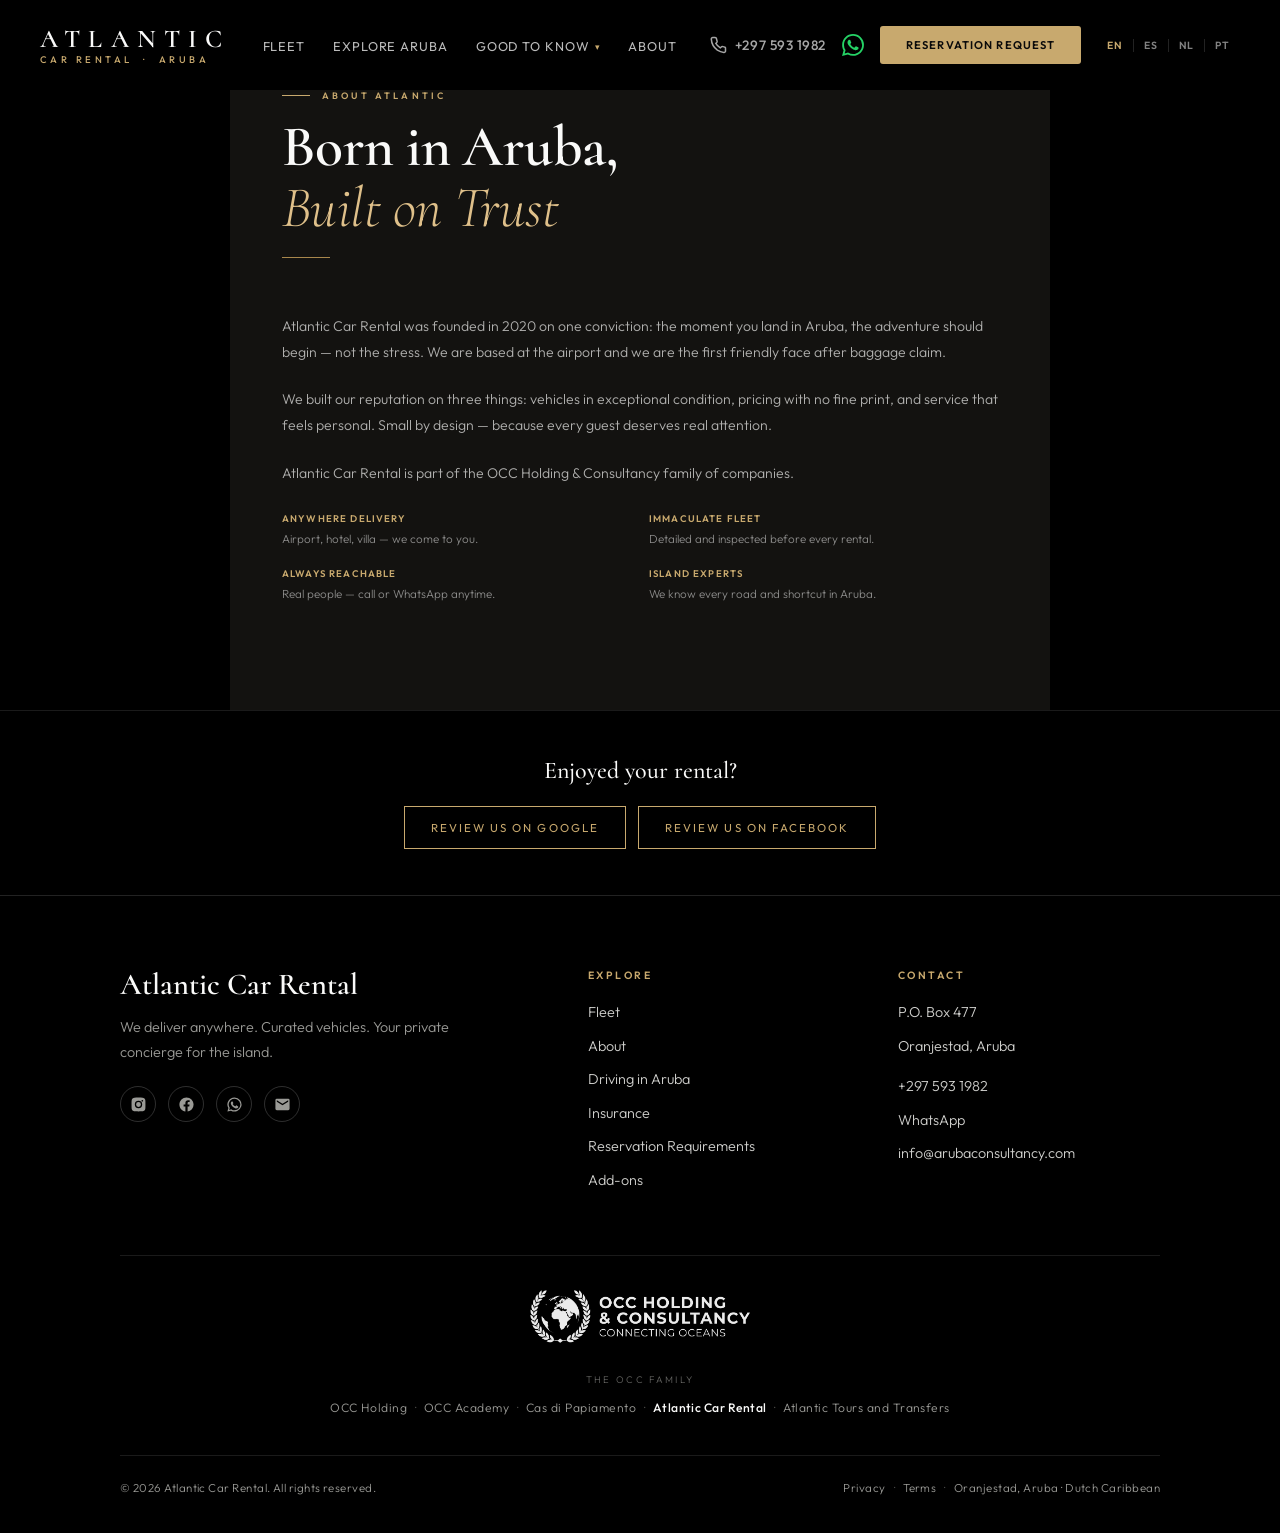
==== commit e69e18a8: "Add review band above footer Co-Authored-By: Claude Opus 5.5 <noreply@anthropic.com> Claude-Session:" ====
--- a/about.html
+++ b/about.html
@@ -25,7 +25,7 @@
 <meta name="twitter:title" content="Our Story | Atlantic Car Rental Aruba">
 <link rel="preconnect" href="https://fonts.googleapis.com"/>
 <link href="https://fonts.googleapis.com/css2?family=Cormorant:ital,wght@0,300;0,400;0,500;0,600;0,700;1,300;1,400;1,600&family=Outfit:wght@300;400;500;600;700&display=swap" rel="stylesheet"/>
-<link rel="stylesheet" href="css/styles.css?v=6"/>
+<link rel="stylesheet" href="css/styles.css?v=7"/>
 </head>
 <body>
 
@@ -89,6 +89,7 @@
 </section>
 
 <!-- FOOTER -->
+<section class="occr"><p class="occr-q" data-t="fo_rvq">Enjoyed your rental?</p><div class="occr-btns"><a href="https://share.google/9xUAUABJ2GxsoSKrb" target="_blank" rel="noopener" data-t="fo_rvg">Review us on Google</a><a href="https://www.facebook.com/share/1DmcNudvqe/" target="_blank" rel="noopener" data-t="fo_rvf">Review us on Facebook</a></div></section>
 <footer class="occf"><div class="occf-wrap">
 <div class="occf-grid">
 <div class="occf-brand"><div class="occf-name">Atlantic Car Rental</div><p class="occf-tag" data-t="fo_tag">We deliver anywhere. Curated vehicles. Your private concierge for the island.</p><div class="occf-soc"><a href="https://www.instagram.com/atlanticcarrentalaruba" target="_blank" rel="noopener" aria-label="Instagram"><svg viewBox="0 0 24 24" fill="currentColor"><path d="M12 2.2c3.2 0 3.6 0 4.8.1 1.2.1 1.8.2 2.2.4.6.2 1 .5 1.4.9.4.4.7.8.9 1.4.2.4.4 1 .4 2.2.1 1.3.1 1.6.1 4.8s0 3.6-.1 4.8c-.1 1.2-.2 1.8-.4 2.2-.2.6-.5 1-.9 1.4-.4.4-.8.7-1.4.9-.4.2-1 .4-2.2.4-1.3.1-1.6.1-4.8.1s-3.6 0-4.8-.1c-1.2-.1-1.8-.2-2.2-.4-.6-.2-1-.5-1.4-.9-.4-.4-.7-.8-.9-1.4-.2-.4-.4-1-.4-2.2C2.2 15.6 2.2 15.2 2.2 12s0-3.6.1-4.8c.1-1.2.2-1.8.4-2.2.2-.6.5-1 .9-1.4.4-.4.8-.7 1.4-.9.4-.2 1-.4 2.2-.4C8.4 2.2 8.8 2.2 12 2.2zm0 4.6a5.2 5.2 0 1 0 0 10.4 5.2 5.2 0 0 0 0-10.4zm0 8.6a3.4 3.4 0 1 1 0-6.8 3.4 3.4 0 0 1 0 6.8zm5.4-9.9a1.2 1.2 0 1 0 0 2.4 1.2 1.2 0 0 0 0-2.4z"/></svg></a><a href="https://www.facebook.com/share/18JVxDgM2i/" target="_blank" rel="noopener" aria-label="Facebook"><svg viewBox="0 0 24 24" fill="currentColor"><path d="M12 2.04c-5.5 0-10 4.49-10 10.02 0 5 3.66 9.15 8.44 9.9v-7H7.9v-2.9h2.54V9.85c0-2.51 1.49-3.89 3.78-3.89 1.09 0 2.23.19 2.23.19v2.47h-1.26c-1.24 0-1.63.77-1.63 1.56v1.88h2.78l-.45 2.9h-2.33v7a10 10 0 0 0 8.44-9.9c0-5.53-4.5-10.02-10-10.02z"/></svg></a><a href="https://wa.me/2975931982" target="_blank" rel="noopener" aria-label="WhatsApp"><svg viewBox="0 0 24 24" fill="currentColor"><path d="M12 2a10 10 0 0 0-8.6 15.1L2 22l5-1.3A10 10 0 1 0 12 2zm0 18.2c-1.5 0-3-.4-4.2-1.2l-.3-.2-3 .8.8-2.9-.2-.3A8.2 8.2 0 1 1 12 20.2zm4.5-6.1c-.2-.1-1.5-.7-1.7-.8-.2-.1-.4-.1-.6.1l-.8 1c-.1.2-.3.2-.5.1a6.7 6.7 0 0 1-3.3-2.9c-.2-.4.2-.4.7-1.3.1-.2 0-.3 0-.4l-.8-1.8c-.2-.5-.4-.4-.6-.4h-.5c-.2 0-.4.1-.7.3-.2.3-.9.9-.9 2.2s.9 2.5 1.1 2.7c.1.2 1.8 2.8 4.4 3.9 1.6.7 2.3.8 3.1.6.5-.1 1.5-.6 1.7-1.2.2-.6.2-1.1.2-1.2-.1-.1-.3-.2-.5-.3z"/></svg></a><a href="mailto:info@arubaconsultancy.com" aria-label="Email"><svg viewBox="0 0 24 24" fill="currentColor"><path d="M20 4H4a2 2 0 0 0-2 2v12a2 2 0 0 0 2 2h16a2 2 0 0 0 2-2V6a2 2 0 0 0-2-2zm0 4-8 5-8-5V6l8 5 8-5v2z"/></svg></a></div></div>
@@ -137,7 +138,7 @@
 
 <script>
 const T = {
-en:{fo_tag:"We deliver anywhere. Curated vehicles. Your private concierge for the island.",fo_ex:"Explore",fo_co:"Contact",fo_fl:"Fleet",fo_ab:"About",fo_dr:"Driving in Aruba",fo_ins:"Insurance",fo_rr:"Reservation Requirements",fo_ao:"Add-ons",fo_fam:"The OCC Family",fo_rt:"All rights reserved.",fo_pl:"Oranjestad, Aruba · Dutch Caribbean",fo_pr:"Privacy",fo_tc:"Terms",
+en:{fo_rvq:"Enjoyed your rental?",fo_rvg:"Review us on Google",fo_rvf:"Review us on Facebook",fo_tag:"We deliver anywhere. Curated vehicles. Your private concierge for the island.",fo_ex:"Explore",fo_co:"Contact",fo_fl:"Fleet",fo_ab:"About",fo_dr:"Driving in Aruba",fo_ins:"Insurance",fo_rr:"Reservation Requirements",fo_ao:"Add-ons",fo_fam:"The OCC Family",fo_rt:"All rights reserved.",fo_pl:"Oranjestad, Aruba · Dutch Caribbean",fo_pr:"Privacy",fo_tc:"Terms",
   n_fl:"Fleet",n_ar:"Explore Aruba",n_ab:"About",n_ct:"Reservation Request",n_ct_s:"Reserve",
   n_gtk:"Good to Know",n_dr:"Driving in Aruba",n_ins:"Insurance",n_rr:"Reservation Requirements",n_ao:"Add-ons",
   fv_co:"Compact",fv_se:"Sedan",fv_su:"SUV",fv_lsu:"Large SUV",fv_je:"Jeep 4x4",fv_va:"Van",
@@ -157,7 +158,7 @@
   ab_v3t:"Always Reachable",ab_v3b:"Real people — call or WhatsApp anytime.",
   ab_v4t:"Island Experts",ab_v4b:"We know every road and shortcut in Aruba.",
 },
-es:{fo_tag:"Entregamos en cualquier lugar. Vehículos seleccionados. Tu concierge privado en la isla.",fo_ex:"Explorar",fo_co:"Contacto",fo_fl:"Flota",fo_ab:"Nosotros",fo_dr:"Conducir en Aruba",fo_ins:"Seguro",fo_rr:"Requisitos de Reserva",fo_ao:"Extras",fo_fam:"La familia OCC",fo_rt:"Todos los derechos reservados.",fo_pl:"Oranjestad, Aruba · Caribe Neerlandés",fo_pr:"Privacidad",fo_tc:"Términos",
+es:{fo_rvq:"¿Disfrutó su alquiler?",fo_rvg:"Reseña en Google",fo_rvf:"Reseña en Facebook",fo_tag:"Entregamos en cualquier lugar. Vehículos seleccionados. Tu concierge privado en la isla.",fo_ex:"Explorar",fo_co:"Contacto",fo_fl:"Flota",fo_ab:"Nosotros",fo_dr:"Conducir en Aruba",fo_ins:"Seguro",fo_rr:"Requisitos de Reserva",fo_ao:"Extras",fo_fam:"La familia OCC",fo_rt:"Todos los derechos reservados.",fo_pl:"Oranjestad, Aruba · Caribe Neerlandés",fo_pr:"Privacidad",fo_tc:"Términos",
   n_fl:"Flota",n_ar:"Explorar Aruba",n_ab:"Nosotros",n_ct:"Reservar Ahora",n_ct_s:"Reservar",
   n_gtk:"Información Útil",n_dr:"Conducir en Aruba",n_ins:"Seguro",n_rr:"Requisitos de Reserva",n_ao:"Extras",
   fv_co:"Compacto",fv_se:"Sedán",fv_su:"SUV",fv_lsu:"SUV Grande",fv_je:"Jeep 4x4",fv_va:"Van",
@@ -177,7 +178,7 @@
   ab_v3t:"Siempre Disponibles",ab_v3b:"Personas reales — llama o escribe por WhatsApp cuando quieras.",
   ab_v4t:"Expertos de la Isla",ab_v4b:"Conocemos cada camino y atajo de Aruba.",
 },
-nl:{fo_tag:"Wij bezorgen overal. Zorgvuldig geselecteerde voertuigen. Uw privéconciërge op het eiland.",fo_ex:"Ontdek",fo_co:"Contact",fo_fl:"Vloot",fo_ab:"Over Ons",fo_dr:"Rijden in Aruba",fo_ins:"Verzekering",fo_rr:"Reserveringsvereisten",fo_ao:"Extra's",fo_fam:"De OCC-familie",fo_rt:"Alle rechten voorbehouden.",fo_pl:"Oranjestad, Aruba · Nederlandse Cariben",fo_pr:"Privacy",fo_tc:"Voorwaarden",
+nl:{fo_rvq:"Tevreden over uw huurauto?",fo_rvg:"Beoordeel ons op Google",fo_rvf:"Beoordeel ons op Facebook",fo_tag:"Wij bezorgen overal. Zorgvuldig geselecteerde voertuigen. Uw privéconciërge op het eiland.",fo_ex:"Ontdek",fo_co:"Contact",fo_fl:"Vloot",fo_ab:"Over Ons",fo_dr:"Rijden in Aruba",fo_ins:"Verzekering",fo_rr:"Reserveringsvereisten",fo_ao:"Extra's",fo_fam:"De OCC-familie",fo_rt:"Alle rechten voorbehouden.",fo_pl:"Oranjestad, Aruba · Nederlandse Cariben",fo_pr:"Privacy",fo_tc:"Voorwaarden",
   n_fl:"Vloot",n_ar:"Ontdek Aruba",n_ab:"Over Ons",n_ct:"Nu Reserveren",n_ct_s:"Reserveer",
   n_gtk:"Goed om te Weten",n_dr:"Rijden in Aruba",n_ins:"Verzekering",n_rr:"Reserveringsvereisten",n_ao:"Extra's",
   fv_co:"Compact",fv_se:"Sedan",fv_su:"SUV",fv_lsu:"Grote SUV",fv_je:"Jeep 4x4",fv_va:"Van",
@@ -197,7 +198,7 @@
   ab_v3t:"Altijd Bereikbaar",ab_v3b:"Echte mensen — bel of app ons wanneer u wilt.",
   ab_v4t:"Eilandexperts",ab_v4b:"Wij kennen elke weg en sluiproute op Aruba.",
 },
-pt:{fo_tag:"Entregamos em qualquer lugar. Veículos selecionados. Seu concierge particular na ilha.",fo_ex:"Explorar",fo_co:"Contato",fo_fl:"Frota",fo_ab:"Sobre Nós",fo_dr:"Dirigindo em Aruba",fo_ins:"Seguro",fo_rr:"Requisitos de Reserva",fo_ao:"Extras",fo_fam:"A família OCC",fo_rt:"Todos os direitos reservados.",fo_pl:"Oranjestad, Aruba · Caribe Holandês",fo_pr:"Privacidade",fo_tc:"Termos",
+pt:{fo_rvq:"Gostou do seu aluguel?",fo_rvg:"Avalie-nos no Google",fo_rvf:"Avalie-nos no Facebook",fo_tag:"Entregamos em qualquer lugar. Veículos selecionados. Seu concierge particular na ilha.",fo_ex:"Explorar",fo_co:"Contato",fo_fl:"Frota",fo_ab:"Sobre Nós",fo_dr:"Dirigindo em Aruba",fo_ins:"Seguro",fo_rr:"Requisitos de Reserva",fo_ao:"Extras",fo_fam:"A família OCC",fo_rt:"Todos os direitos reservados.",fo_pl:"Oranjestad, Aruba · Caribe Holandês",fo_pr:"Privacidade",fo_tc:"Termos",
   n_fl:"Frota",n_ar:"Explorar Aruba",n_ab:"Sobre Nós",n_ct:"Reservar Agora",n_ct_s:"Reservar",
   n_gtk:"Bom Saber",n_dr:"Dirigindo em Aruba",n_ins:"Seguro",n_rr:"Requisitos de Reserva",n_ao:"Extras",
   fv_co:"Compacto",fv_se:"Sedan",fv_su:"SUV",fv_lsu:"SUV Grande",fv_je:"Jeep 4x4",fv_va:"Van",
--- a/css/styles.css
+++ b/css/styles.css
@@ -1056,3 +1056,10 @@
 .occf-bot{flex-direction:column;align-items:center;text-align:center}
 .occf-fam .dot{margin:0 2px}
 }
+
+/* ---------- review band ---------- */
+.occr{border-top:1px solid rgba(255,255,255,.10);padding:46px 24px;text-align:center}
+.occr-q{font-size:1.5rem;margin:0 0 20px;line-height:1.2}
+.occr-btns{display:flex;gap:12px;justify-content:center;flex-wrap:wrap}
+.occr-btns a{display:inline-block;padding:13px 26px;border:1px solid currentColor;font-size:.72rem;letter-spacing:.18em;text-transform:uppercase;text-decoration:none;transition:background .2s,color .2s}
+.occr{background:#000;color:#FAFAF9}.occr-q{font-family:'Cormorant',Georgia,serif;font-weight:500}.occr-btns a{color:#C8A96E}.occr-btns a:hover{background:#C8A96E;color:#000}
